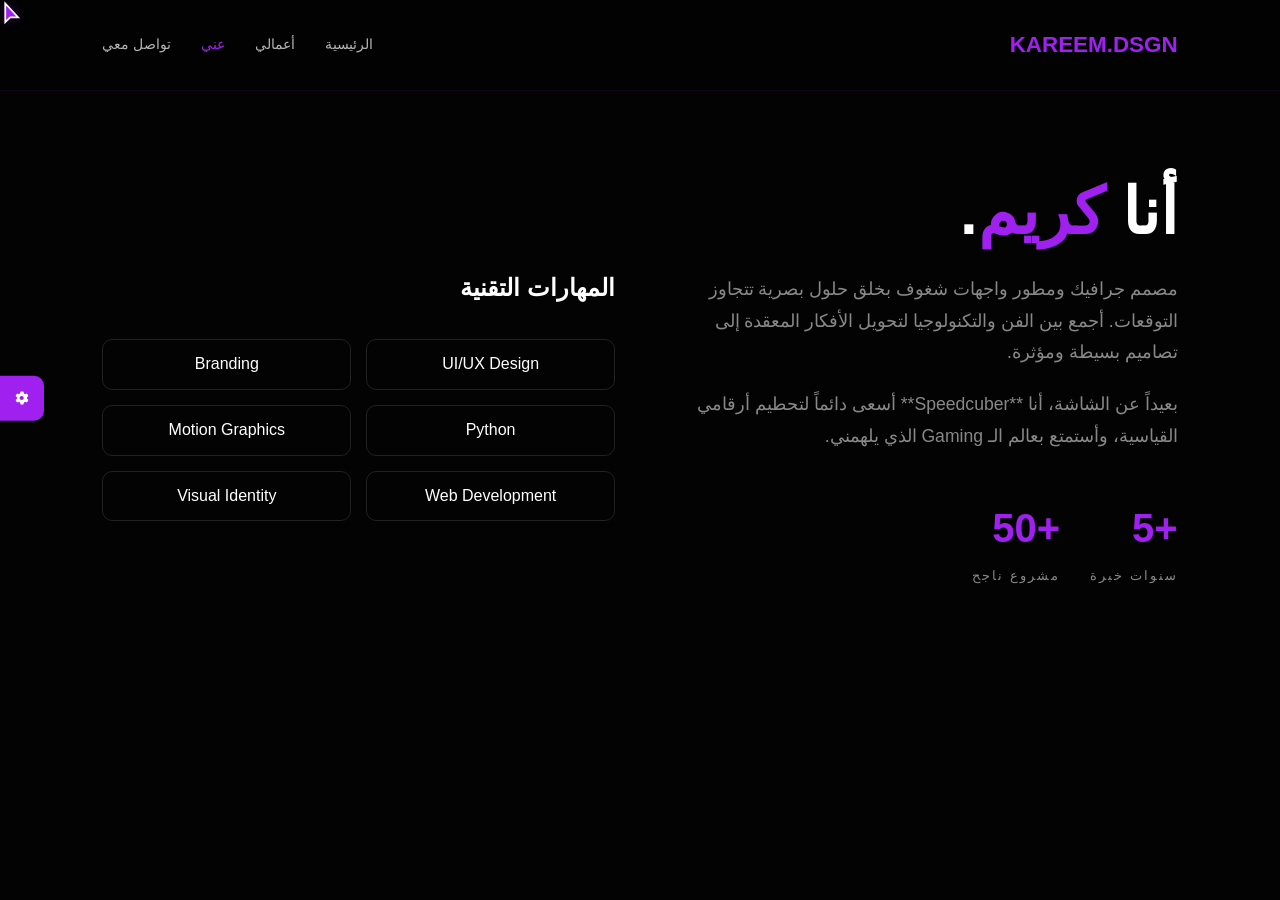
==== about.html @ 04e23a7b "Update about.html" ====
<!DOCTYPE html>
<html lang="ar" dir="rtl">
<head>
    <meta charset="UTF-8">
    <meta name="viewport" content="width=device-width, initial-scale=1.0">
    <title>Kareem | About Me</title>
    <link href="https://unpkg.com/aos@2.3.1/dist/aos.css" rel="stylesheet">
    <link rel="stylesheet" href="https://cdnjs.cloudflare.com/ajax/libs/font-awesome/6.4.0/css/all.min.css">
    <style>
        :root { 
            --bg: #030303; 
            --primary: #a020f0; 
            --primary-glow: rgba(160, 32, 240, 0.3); 
            --text-main: #ffffff; 
            --text-dim: #888; 
        }
        
        * { margin: 0; padding: 0; box-sizing: border-box; }

        /* إخفاء الماوس الأصلي */
        html, body, a, button, .skill-tag, input { cursor: none !important; }

        body { 
            background-color: var(--bg); 
            color: var(--text-main); 
            font-family: 'Segoe UI', sans-serif; 
            line-height: 1.8;
            overflow-x: hidden;
        }

        /* ستايل الماوس المخصص (السهم) */
        #custom-cursor {
            position: fixed;
            top: 0;
            left: 0;
            width: 28px;
            height: 28px;
            pointer-events: none;
            z-index: 100000;
            filter: drop-shadow(0 0 5px var(--primary-glow));
            transition: transform 0.1s ease-out;
        }

        #cursor-path {
            fill: var(--primary);
            stroke: #ffffff; /* تحديد أبيض عشان يظهر على الأسود */
            stroke-width: 1.5px;
            transition: fill 0.3s ease;
        }

        /* تنسيق الهيدر */
        nav { padding: 25px 8%; display: flex; justify-content: space-between; align-items: center; position: fixed; width: 100%; z-index: 1000; background: rgba(3, 3, 3, 0.8); backdrop-filter: blur(15px); border-bottom: 1px solid rgba(160, 32, 240, 0.1); }
        .logo { font-size: 1.4rem; font-weight: 900; color: var(--primary); text-decoration: none; }
        .nav-links { display: flex; gap: 30px; }
        .nav-links a { color: var(--text-main); text-decoration: none; font-size: 0.9rem; transition: 0.3s; opacity: 0.7; }
        .nav-links a:hover, .nav-links a.active { color: var(--primary); opacity: 1; }

        /* قسم عني */
        .about-section { padding: 180px 8% 100px; display: grid; grid-template-columns: 1fr 1fr; gap: 50px; align-items: center; }
        .about-text h1 { font-size: 4rem; font-weight: 900; line-height: 1; margin-bottom: 30px; }
        .about-text p { font-size: 1.1rem; color: var(--text-dim); margin-bottom: 20px; }
        .stats { display: flex; gap: 30px; margin-top: 40px; }
        .stat-item h3 { font-size: 2.5rem; color: var(--primary); }
        .stat-item p { font-size: 0.8rem; text-transform: uppercase; letter-spacing: 2px; }
        
        .skills-grid { display: grid; grid-template-columns: repeat(2, 1fr); gap: 15px; margin-top: 30px; }
        .skill-tag { padding: 10px 20px; border: 1px solid #222; border-radius: 10px; text-align: center; transition: 0.3s; }
        .skill-tag:hover { border-color: var(--primary); background: var(--primary-glow); }

        /* لوحة التحكم */
        .settings-panel { position: fixed; left: -260px; top: 50%; transform: translateY(-50%); width: 260px; background: #0a0a0a; border: 1px solid var(--primary); padding: 25px; z-index: 10001; transition: 0.4s; border-radius: 0 15px 15px 0; }
        .settings-panel.active { left: 0; }
        #settingsToggle { position: absolute; right: -45px; top: 0; width: 45px; height: 45px; background: var(--primary); border: none; color: white; border-radius: 0 10px 10px 0; }
        
        @media (max-width: 900px) { .about-section { grid-template-columns: 1fr; padding-top: 120px; } }
    </style>
</head>
<body>

    <div id="custom-cursor">
        <svg width="28" height="28" viewBox="0 0 24 24" fill="none" xmlns="http://www.w3.org/2000/svg">
            <path id="cursor-path" d="M4.5 3V19L8.7 14.8H15.5L4.5 3Z" />
        </svg>
    </div>

    <div id="settingsPanel" class="settings-panel">
        <button id="settingsToggle"><i class="fas fa-cog"></i></button>
        <h3 style="color: var(--primary); margin-bottom: 20px;">تخصيص</h3>
        <input type="color" id="fullColorPicker" style="width:100%; height:40px;" oninput="updateSiteColor(this.value)">
    </div>

    <nav>
        <a href="index.html" class="logo">KAREEM.DSGN</a>
        <div class="nav-links">
            <a href="index.html">الرئيسية</a>
            <a href="works.html">أعمالي</a>
            <a href="about.html" class="active">عني</a>
            <a href="contact.html">تواصل معي</a>
        </div>
    </nav>

    <section class="about-section">
        <div class="about-text" data-aos="fade-right">
            <h1>أنا <span style="color: var(--primary);">كريم</span>.</h1>
            <p>مصمم جرافيك ومطور واجهات شغوف بخلق حلول بصرية تتجاوز التوقعات. أجمع بين الفن والتكنولوجيا لتحويل الأفكار المعقدة إلى تصاميم بسيطة ومؤثرة.</p>
            <p>بعيداً عن الشاشة، أنا **Speedcuber** أسعى دائماً لتحطيم أرقامي القياسية، وأستمتع بعالم الـ Gaming الذي يلهمني.</p>
            <div class="stats">
                <div class="stat-item"><h3>+5</h3><p>سنوات خبرة</p></div>
                <div class="stat-item"><h3>+50</h3><p>مشروع ناجح</p></div>
            </div>
        </div>

        <div class="about-skills" data-aos="fade-left">
            <h2 style="margin-bottom: 20px;">المهارات التقنية</h2>
            <div class="skills-grid">
                <div class="skill-tag">UI/UX Design</div>
                <div class="skill-tag">Branding</div>
                <div class="skill-tag">Python</div>
                <div class="skill-tag">Motion Graphics</div>
                <div class="skill-tag">Web Development</div>
                <div class="skill-tag">Visual Identity</div>
            </div>
        </div>
    </section>

    <script src="https://unpkg.com/aos@2.3.1/dist/aos.js"></script>
    <script>
        AOS.init({ duration: 1000 });

        const cursor = document.getElementById('custom-cursor');

        // دالة تحديث اللون
        function updateSiteColor(color) {
            document.documentElement.style.setProperty('--primary', color);
            document.documentElement.style.setProperty('--primary-glow', color + '4d');
            localStorage.setItem('userThemeColor', color);
        }

        window.addEventListener('DOMContentLoaded', () => {
            const savedColor = localStorage.getItem('userThemeColor');
            if (savedColor) {
                updateSiteColor(savedColor);
                if(document.getElementById('fullColorPicker')) {
                    document.getElementById('fullColorPicker').value = savedColor;
                }
            }
        });

        // تحريك الماوس
        document.addEventListener('mousemove', (e) => {
            cursor.style.transform = `translate(${e.clientX}px, ${e.clientY}px)`;
        });

        document.getElementById('settingsToggle').onclick = () => {
            document.getElementById('settingsPanel').classList.toggle('active');
        };

        // تأثير التكبير عند الوقوف على العناصر
        document.querySelectorAll('a, button, .skill-tag').forEach(el => {
            el.onmouseenter = () => { cursor.style.transform += ' scale(1.5)'; };
            el.onmouseleave = () => { cursor.style.transform = cursor.style.transform.replace(' scale(1.5)', ''); };
        });
    </script>
</body>
</html>
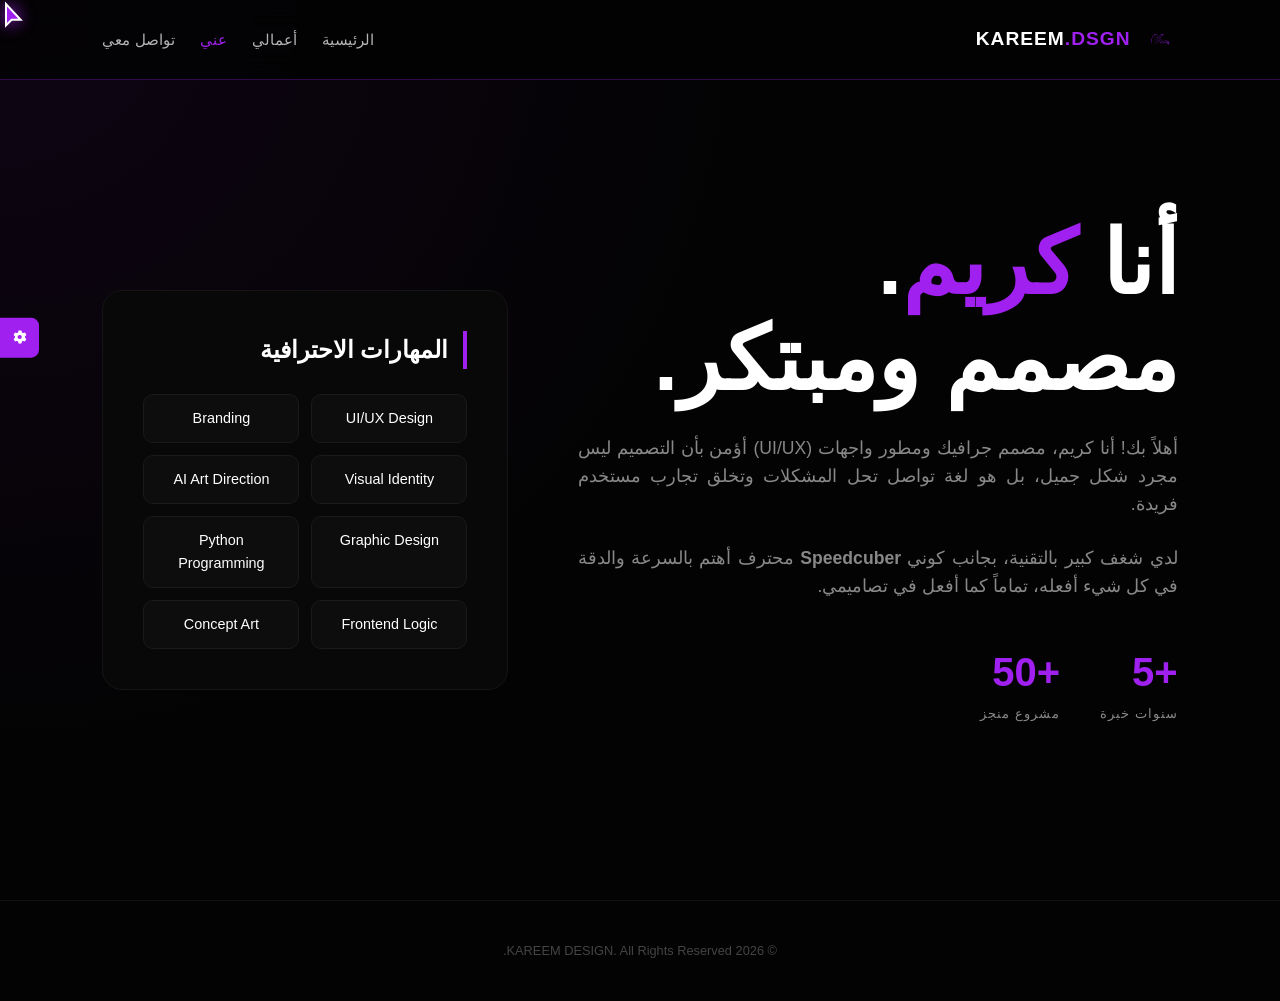
==== commit f93c030e: "Update about.html" ====
--- a/about.html
+++ b/about.html
@@ -4,162 +4,275 @@
     <meta charset="UTF-8">
     <meta name="viewport" content="width=device-width, initial-scale=1.0">
     <title>Kareem | About Me</title>
+    
+    <link rel="icon" type="image/png" href="LAST/logo"> 
+
     <link href="https://unpkg.com/aos@2.3.1/dist/aos.css" rel="stylesheet">
     <link rel="stylesheet" href="https://cdnjs.cloudflare.com/ajax/libs/font-awesome/6.4.0/css/all.min.css">
+
     <style>
-        :root { 
-            --bg: #030303; 
-            --primary: #a020f0; 
-            --primary-glow: rgba(160, 32, 240, 0.3); 
-            --text-main: #ffffff; 
-            --text-dim: #888; 
-        }
+        :root {
+            --bg: #030303;
+            --primary: #a020f0;
+            --primary-glow: rgba(160, 32, 240, 0.3);
+            --text-main: #ffffff;
+            --text-dim: #888;
+            --nav-height: 80px;
+        }
+
+        * { margin: 0; padding: 0; box-sizing: border-box; }
         
-        * { margin: 0; padding: 0; box-sizing: border-box; }
-
-        /* إخفاء الماوس الأصلي */
-        html, body, a, button, .skill-tag, input { cursor: none !important; }
-
-        body { 
-            background-color: var(--bg); 
-            color: var(--text-main); 
-            font-family: 'Segoe UI', sans-serif; 
-            line-height: 1.8;
+        @media (min-width: 1025px) {
+            html.custom-cursor-active, html.custom-cursor-active * { cursor: none !important; }
+        }
+
+        body {
+            background-color: var(--bg);
+            color: var(--text-main);
+            font-family: 'Segoe UI', Tahoma, sans-serif;
+            line-height: 1.6;
             overflow-x: hidden;
         }
 
-        /* ستايل الماوس المخصص (السهم) */
-        #custom-cursor {
+        /* --- نظام الماوس المتطور --- */
+        #cursor-container {
             position: fixed;
-            top: 0;
-            left: 0;
-            width: 28px;
-            height: 28px;
+            top: 0; left: 0;
             pointer-events: none;
             z-index: 100000;
-            filter: drop-shadow(0 0 5px var(--primary-glow));
-            transition: transform 0.1s ease-out;
-        }
-
-        #cursor-path {
-            fill: var(--primary);
-            stroke: #ffffff; /* تحديد أبيض عشان يظهر على الأسود */
-            stroke-width: 1.5px;
-            transition: fill 0.3s ease;
-        }
-
-        /* تنسيق الهيدر */
-        nav { padding: 25px 8%; display: flex; justify-content: space-between; align-items: center; position: fixed; width: 100%; z-index: 1000; background: rgba(3, 3, 3, 0.8); backdrop-filter: blur(15px); border-bottom: 1px solid rgba(160, 32, 240, 0.1); }
-        .logo { font-size: 1.4rem; font-weight: 900; color: var(--primary); text-decoration: none; }
-        .nav-links { display: flex; gap: 30px; }
-        .nav-links a { color: var(--text-main); text-decoration: none; font-size: 0.9rem; transition: 0.3s; opacity: 0.7; }
+            transition: transform 0.08s ease-out;
+            display: none;
+        }
+        .cursor-lens {
+            width: 55px; height: 55px;
+            border: 2px solid #fff;
+            border-radius: 50%;
+            mix-blend-mode: difference;
+            background: rgba(255, 255, 255, 0.1);
+        }
+        .cursor-arrow { width: 32px; height: 32px; filter: drop-shadow(0 0 8px var(--primary)); }
+        #cursor-path { fill: var(--primary); stroke: #fff; stroke-width: 1.5px; }
+
+        /* --- الهيدر --- */
+        nav {
+            height: var(--nav-height);
+            padding: 0 8%;
+            display: flex;
+            justify-content: space-between;
+            align-items: center;
+            position: fixed;
+            width: 100%;
+            z-index: 1000;
+            background: rgba(3, 3, 3, 0.85);
+            backdrop-filter: blur(15px);
+            border-bottom: 1px solid rgba(160, 32, 240, 0.3);
+        }
+
+        .logo-container { display: flex; align-items: center; gap: 12px; text-decoration: none; }
+        .logo-img-mask {
+            width: 35px; height: 35px; background-color: var(--primary);
+            -webkit-mask: url('LAST/logo') no-repeat center/contain;
+            mask: url('LAST/logo') no-repeat center/contain;
+        }
+        .logo-text { font-size: 1.2rem; font-weight: 900; color: #fff; letter-spacing: 1px; }
+
+        .nav-links { display: flex; gap: 25px; list-style: none; }
+        .nav-links a { color: var(--text-main); text-decoration: none; font-size: 0.95rem; font-weight: 500; transition: 0.3s; opacity: 0.7; }
         .nav-links a:hover, .nav-links a.active { color: var(--primary); opacity: 1; }
 
-        /* قسم عني */
-        .about-section { padding: 180px 8% 100px; display: grid; grid-template-columns: 1fr 1fr; gap: 50px; align-items: center; }
-        .about-text h1 { font-size: 4rem; font-weight: 900; line-height: 1; margin-bottom: 30px; }
-        .about-text p { font-size: 1.1rem; color: var(--text-dim); margin-bottom: 20px; }
-        .stats { display: flex; gap: 30px; margin-top: 40px; }
-        .stat-item h3 { font-size: 2.5rem; color: var(--primary); }
-        .stat-item p { font-size: 0.8rem; text-transform: uppercase; letter-spacing: 2px; }
+        .menu-toggle { display: none; font-size: 1.5rem; color: var(--primary); cursor: pointer; }
+
+        /* --- قسم عني --- */
+        .about-hero {
+            min-height: 100vh;
+            padding: calc(var(--nav-height) + 60px) 8% 60px;
+            display: grid;
+            grid-template-columns: 1.2fr 0.8fr;
+            gap: 60px;
+            align-items: center;
+            background: radial-gradient(circle at 0% 0%, #0f0514 0%, #030303 50%);
+        }
+
+        .about-content h1 { font-size: clamp(3rem, 8vw, 5.5rem); font-weight: 900; line-height: 1.1; margin-bottom: 25px; }
+        .about-content p { font-size: 1.1rem; color: var(--text-dim); margin-bottom: 25px; max-width: 600px; text-align: justify; }
         
-        .skills-grid { display: grid; grid-template-columns: repeat(2, 1fr); gap: 15px; margin-top: 30px; }
-        .skill-tag { padding: 10px 20px; border: 1px solid #222; border-radius: 10px; text-align: center; transition: 0.3s; }
-        .skill-tag:hover { border-color: var(--primary); background: var(--primary-glow); }
-
-        /* لوحة التحكم */
-        .settings-panel { position: fixed; left: -260px; top: 50%; transform: translateY(-50%); width: 260px; background: #0a0a0a; border: 1px solid var(--primary); padding: 25px; z-index: 10001; transition: 0.4s; border-radius: 0 15px 15px 0; }
+        .stats-grid { display: flex; gap: 40px; margin: 40px 0; }
+        .stat-box h3 { font-size: 2.5rem; color: var(--primary); font-weight: 900; }
+        .stat-box p { font-size: 0.8rem; letter-spacing: 1px; color: var(--text-dim); text-transform: uppercase; margin: 0; }
+
+        /* --- المهارات --- */
+        .skills-container { background: #080808; padding: 40px; border-radius: 20px; border: 1px solid #151515; }
+        .skills-container h2 { margin-bottom: 25px; font-size: 1.5rem; border-right: 4px solid var(--primary); padding-right: 15px; }
+        .skills-grid { display: grid; grid-template-columns: repeat(2, 1fr); gap: 12px; }
+        .skill-item {
+            padding: 12px;
+            background: #0d0d0d;
+            border: 1px solid #1a1a1a;
+            border-radius: 10px;
+            text-align: center;
+            font-size: 0.9rem;
+            transition: 0.3s;
+        }
+        .skill-item:hover { border-color: var(--primary); background: var(--primary-glow); transform: scale(1.05); }
+
+        /* --- الإعدادات --- */
+        .settings-panel {
+            position: fixed; left: -260px; top: 50%; transform: translateY(-50%);
+            width: 260px; background: #0a0a0a; border: 1px solid var(--primary);
+            padding: 20px; z-index: 10001; transition: 0.4s; border-radius: 0 15px 15px 0;
+        }
         .settings-panel.active { left: 0; }
-        #settingsToggle { position: absolute; right: -45px; top: 0; width: 45px; height: 45px; background: var(--primary); border: none; color: white; border-radius: 0 10px 10px 0; }
-        
-        @media (max-width: 900px) { .about-section { grid-template-columns: 1fr; padding-top: 120px; } }
+        #settingsToggle {
+            position: absolute; right: -40px; top: 0; width: 40px; height: 40px;
+            background: var(--primary); border: none; color: white; border-radius: 0 8px 8px 0;
+        }
+
+        /* --- شاشات الموبايل --- */
+        @media (max-width: 1024px) {
+            .menu-toggle { display: block; }
+            .nav-links {
+                position: fixed; top: var(--nav-height); right: -100%; width: 80%; height: 100vh;
+                background: #050505; flex-direction: column; padding: 50px 30px; transition: 0.4s;
+                border-left: 1px solid var(--primary);
+            }
+            .nav-links.active { right: 0; }
+            .nav-links a { font-size: 1.3rem; }
+            
+            .about-hero { grid-template-columns: 1fr; text-align: center; padding-top: 120px; }
+            .about-content p { margin-left: auto; margin-right: auto; }
+            .stats-grid { justify-content: center; }
+            .skills-container { margin-top: 20px; }
+        }
+
+        footer { padding: 40px; text-align: center; color: #444; font-size: 0.8rem; border-top: 1px solid #111; }
     </style>
 </head>
 <body>
 
-    <div id="custom-cursor">
-        <svg width="28" height="28" viewBox="0 0 24 24" fill="none" xmlns="http://www.w3.org/2000/svg">
-            <path id="cursor-path" d="M4.5 3V19L8.7 14.8H15.5L4.5 3Z" />
-        </svg>
-    </div>
+    <div id="cursor-container"></div>
 
     <div id="settingsPanel" class="settings-panel">
         <button id="settingsToggle"><i class="fas fa-cog"></i></button>
-        <h3 style="color: var(--primary); margin-bottom: 20px;">تخصيص</h3>
-        <input type="color" id="fullColorPicker" style="width:100%; height:40px;" oninput="updateSiteColor(this.value)">
+        <h4 style="color: var(--primary); margin-bottom: 15px;">تخصيص الواجهة</h4>
+        <label style="font-size: 0.75rem; color: var(--text-dim);">لون الثيم:</label>
+        <input type="color" id="fullColorPicker" style="width:100%; height:30px; margin-bottom: 20px; border:none; background:none;" oninput="updateSiteColor(this.value)">
+        <div id="desktop-only-settings">
+            <label style="font-size: 0.75rem; color: var(--text-dim);">شكل المؤشر:</label>
+            <div onclick="setCursor('arrow')" style="cursor:pointer; padding:8px; background:#151515; margin-top:5px; border-radius:5px; font-size:0.8rem;">سهم نيون</div>
+            <div onclick="setCursor('lens')" style="cursor:pointer; padding:8px; background:#151515; margin-top:5px; border-radius:5px; font-size:0.8rem;">عدسة عاكسة</div>
+        </div>
     </div>
 
     <nav>
-        <a href="index.html" class="logo">KAREEM.DSGN</a>
-        <div class="nav-links">
-            <a href="index.html">الرئيسية</a>
-            <a href="works.html">أعمالي</a>
-            <a href="about.html" class="active">عني</a>
-            <a href="contact.html">تواصل معي</a>
-        </div>
+        <a href="index.html" class="logo-container">
+            <div class="logo-img-mask"></div>
+            <span class="logo-text">KAREEM<span style="color: var(--primary);">.DSGN</span></span>
+        </a>
+        
+        <div class="menu-toggle" id="mobile-menu-btn"><i class="fas fa-bars"></i></div>
+
+        <ul class="nav-links" id="nav-menu">
+            <li><a href="index.html">الرئيسية</a></li>
+            <li><a href="works.html">أعمالي</a></li>
+            <li><a href="about.html" class="active">عني</a></li>
+            <li><a href="contact.html">تواصل معي</a></li>
+        </ul>
     </nav>
 
-    <section class="about-section">
-        <div class="about-text" data-aos="fade-right">
-            <h1>أنا <span style="color: var(--primary);">كريم</span>.</h1>
-            <p>مصمم جرافيك ومطور واجهات شغوف بخلق حلول بصرية تتجاوز التوقعات. أجمع بين الفن والتكنولوجيا لتحويل الأفكار المعقدة إلى تصاميم بسيطة ومؤثرة.</p>
-            <p>بعيداً عن الشاشة، أنا **Speedcuber** أسعى دائماً لتحطيم أرقامي القياسية، وأستمتع بعالم الـ Gaming الذي يلهمني.</p>
-            <div class="stats">
-                <div class="stat-item"><h3>+5</h3><p>سنوات خبرة</p></div>
-                <div class="stat-item"><h3>+50</h3><p>مشروع ناجح</p></div>
+    <section class="about-hero">
+        <div class="about-content" data-aos="fade-up">
+            <h1>أنا <span style="color: var(--primary);">كريم</span>. <br> مصمم ومبتكر.</h1>
+            <p>أهلاً بك! أنا كريم، مصمم جرافيك ومطور واجهات (UI/UX) أؤمن بأن التصميم ليس مجرد شكل جميل، بل هو لغة تواصل تحل المشكلات وتخلق تجارب مستخدم فريدة.</p>
+            <p>لدي شغف كبير بالتقنية، بجانب كوني <b>Speedcuber</b> محترف أهتم بالسرعة والدقة في كل شيء أفعله، تماماً كما أفعل في تصاميمي.</p>
+            
+            <div class="stats-grid">
+                <div class="stat-box"><h3>+5</h3><p>سنوات خبرة</p></div>
+                <div class="stat-box"><h3>+50</h3><p>مشروع منجز</p></div>
             </div>
         </div>
 
-        <div class="about-skills" data-aos="fade-left">
-            <h2 style="margin-bottom: 20px;">المهارات التقنية</h2>
+        <div class="skills-container" data-aos="fade-up" data-aos-delay="200">
+            <h2>المهارات الاحترافية</h2>
             <div class="skills-grid">
-                <div class="skill-tag">UI/UX Design</div>
-                <div class="skill-tag">Branding</div>
-                <div class="skill-tag">Python</div>
-                <div class="skill-tag">Motion Graphics</div>
-                <div class="skill-tag">Web Development</div>
-                <div class="skill-tag">Visual Identity</div>
+                <div class="skill-item">UI/UX Design</div>
+                <div class="skill-item">Branding</div>
+                <div class="skill-item">Visual Identity</div>
+                <div class="skill-item">AI Art Direction</div>
+                <div class="skill-item">Graphic Design</div>
+                <div class="skill-item">Python Programming</div>
+                <div class="skill-item">Frontend Logic</div>
+                <div class="skill-item">Concept Art</div>
             </div>
         </div>
     </section>
 
+    <footer><p>© 2026 KAREEM DESIGN. All Rights Reserved.</p></footer>
+
     <script src="https://unpkg.com/aos@2.3.1/dist/aos.js"></script>
     <script>
-        AOS.init({ duration: 1000 });
-
-        const cursor = document.getElementById('custom-cursor');
-
-        // دالة تحديث اللون
+        AOS.init({ duration: 800, once: true });
+
+        const cursorContainer = document.getElementById('cursor-container');
+        const isMobile = window.matchMedia("(max-width: 1024px)").matches;
+
+        // منيو الموبايل
+        document.getElementById('mobile-menu-btn').onclick = function() {
+            document.getElementById('nav-menu').classList.toggle('active');
+            this.querySelector('i').classList.toggle('fa-bars');
+            this.querySelector('i').classList.toggle('fa-times');
+        };
+
+        // الألوان
         function updateSiteColor(color) {
             document.documentElement.style.setProperty('--primary', color);
             document.documentElement.style.setProperty('--primary-glow', color + '4d');
             localStorage.setItem('userThemeColor', color);
         }
 
+        // الماوس
+        let currentCursorMode = localStorage.getItem('cursorMode') || 'arrow';
+
+        function setCursor(mode) {
+            if (isMobile) return;
+            currentCursorMode = mode;
+            localStorage.setItem('cursorMode', mode);
+            
+            if (mode === 'default') {
+                document.documentElement.classList.remove('custom-cursor-active');
+                cursorContainer.style.display = 'none';
+            } else {
+                document.documentElement.classList.add('custom-cursor-active');
+                cursorContainer.style.display = 'block';
+                renderCursor(mode);
+            }
+        }
+
+        function renderCursor(mode) {
+            if (mode === 'lens') {
+                cursorContainer.innerHTML = '<div class="cursor-lens"></div>';
+            } else {
+                cursorContainer.innerHTML = `<svg class="cursor-arrow" viewBox="0 0 24 24"><path id="cursor-path" d="M4.5 3V19L8.7 14.8H15.5L4.5 3Z" /></svg>`;
+            }
+        }
+
+        if (!isMobile) {
+            document.addEventListener('mousemove', (e) => {
+                if (currentCursorMode !== 'default') {
+                    cursorContainer.style.transform = `translate(${e.clientX}px, ${e.clientY}px)`;
+                }
+            });
+        }
+
         window.addEventListener('DOMContentLoaded', () => {
             const savedColor = localStorage.getItem('userThemeColor');
             if (savedColor) {
                 updateSiteColor(savedColor);
-                if(document.getElementById('fullColorPicker')) {
-                    document.getElementById('fullColorPicker').value = savedColor;
-                }
-            }
+                if(document.getElementById('fullColorPicker')) document.getElementById('fullColorPicker').value = savedColor;
+            }
+            setCursor(currentCursorMode);
         });
 
-        // تحريك الماوس
-        document.addEventListener('mousemove', (e) => {
-            cursor.style.transform = `translate(${e.clientX}px, ${e.clientY}px)`;
-        });
-
-        document.getElementById('settingsToggle').onclick = () => {
-            document.getElementById('settingsPanel').classList.toggle('active');
-        };
-
-        // تأثير التكبير عند الوقوف على العناصر
-        document.querySelectorAll('a, button, .skill-tag').forEach(el => {
-            el.onmouseenter = () => { cursor.style.transform += ' scale(1.5)'; };
-            el.onmouseleave = () => { cursor.style.transform = cursor.style.transform.replace(' scale(1.5)', ''); };
-        });
+        document.getElementById('settingsToggle').onclick = () => document.getElementById('settingsPanel').classList.toggle('active');
     </script>
 </body>
 </html>
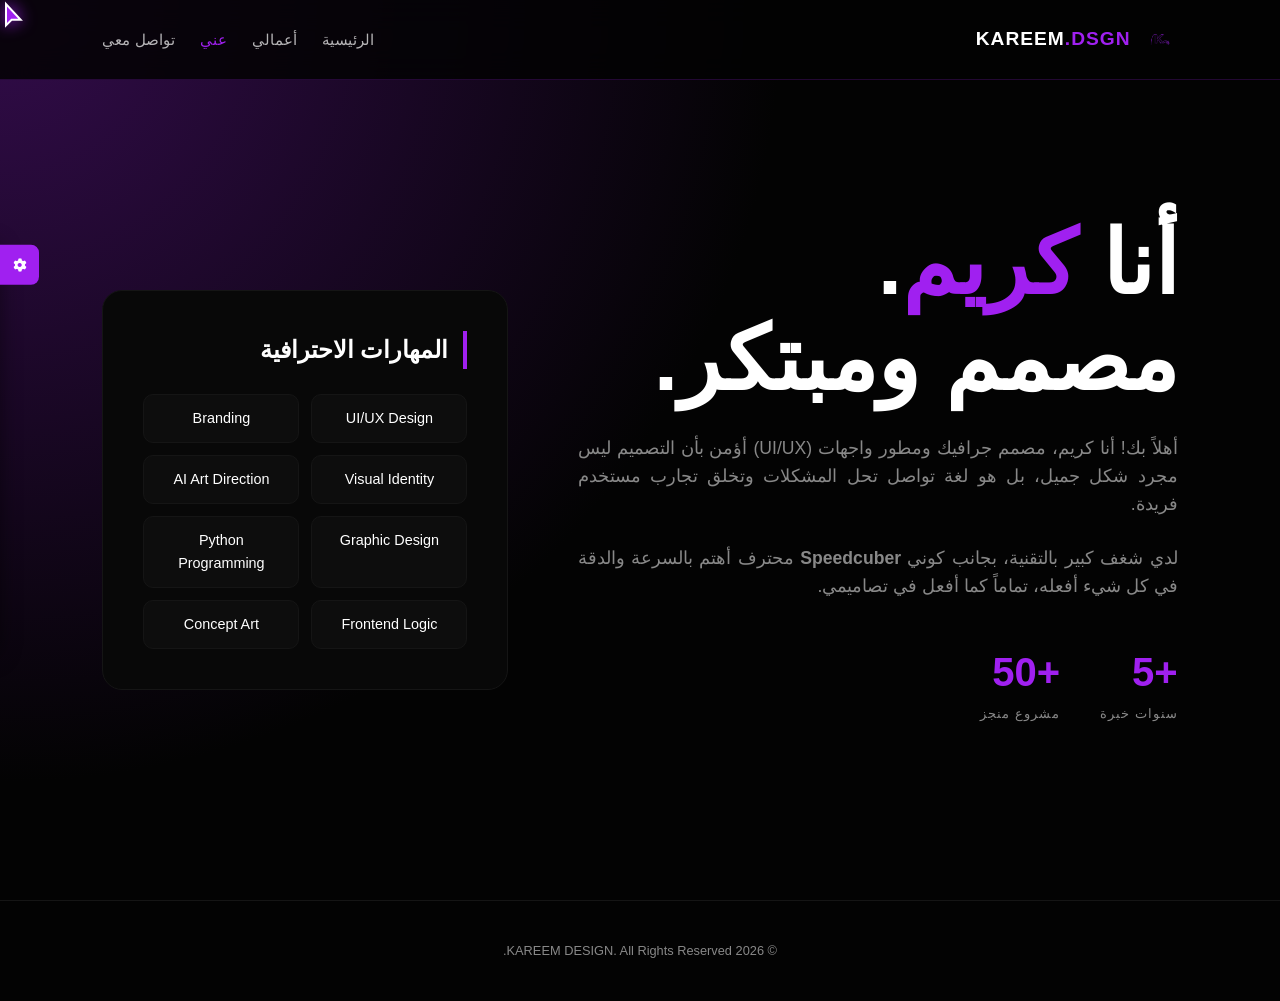
==== commit 8382e941: "Update about.html" ====
--- a/about.html
+++ b/about.html
@@ -11,16 +11,32 @@
     <link rel="stylesheet" href="https://cdnjs.cloudflare.com/ajax/libs/font-awesome/6.4.0/css/all.min.css">
 
     <style>
+        /* المتغيرات الأساسية */
         :root {
             --bg: #030303;
             --primary: #a020f0;
             --primary-glow: rgba(160, 32, 240, 0.3);
             --text-main: #ffffff;
             --text-dim: #888;
+            --nav-bg: rgba(3, 3, 3, 0.85);
             --nav-height: 80px;
-        }
-
-        * { margin: 0; padding: 0; box-sizing: border-box; }
+            --card-bg: #080808;
+            --item-bg: #0d0d0d;
+            --border-color: #151515;
+        }
+
+        /* متغيرات الوضع الفاتح */
+        [data-theme="light"] {
+            --bg: #f5f5f5;
+            --text-main: #1a1a1a;
+            --text-dim: #555;
+            --nav-bg: rgba(245, 245, 245, 0.85);
+            --card-bg: #ffffff;
+            --item-bg: #eeeeee;
+            --border-color: #dddddd;
+        }
+
+        * { margin: 0; padding: 0; box-sizing: border-box; transition: background-color 0.3s, color 0.3s; }
         
         @media (min-width: 1025px) {
             html.custom-cursor-active, html.custom-cursor-active * { cursor: none !important; }
@@ -34,7 +50,7 @@
             overflow-x: hidden;
         }
 
-        /* --- نظام الماوس المتطور --- */
+        /* --- نظام الماوس --- */
         #cursor-container {
             position: fixed;
             top: 0; left: 0;
@@ -45,7 +61,7 @@
         }
         .cursor-lens {
             width: 55px; height: 55px;
-            border: 2px solid #fff;
+            border: 2px solid var(--text-main);
             border-radius: 50%;
             mix-blend-mode: difference;
             background: rgba(255, 255, 255, 0.1);
@@ -63,9 +79,9 @@
             position: fixed;
             width: 100%;
             z-index: 1000;
-            background: rgba(3, 3, 3, 0.85);
+            background: var(--nav-bg);
             backdrop-filter: blur(15px);
-            border-bottom: 1px solid rgba(160, 32, 240, 0.3);
+            border-bottom: 1px solid rgba(160, 32, 240, 0.2);
         }
 
         .logo-container { display: flex; align-items: center; gap: 12px; text-decoration: none; }
@@ -74,7 +90,7 @@
             -webkit-mask: url('LAST/logo') no-repeat center/contain;
             mask: url('LAST/logo') no-repeat center/contain;
         }
-        .logo-text { font-size: 1.2rem; font-weight: 900; color: #fff; letter-spacing: 1px; }
+        .logo-text { font-size: 1.2rem; font-weight: 900; color: var(--text-main); letter-spacing: 1px; }
 
         .nav-links { display: flex; gap: 25px; list-style: none; }
         .nav-links a { color: var(--text-main); text-decoration: none; font-size: 0.95rem; font-weight: 500; transition: 0.3s; opacity: 0.7; }
@@ -90,7 +106,7 @@
             grid-template-columns: 1.2fr 0.8fr;
             gap: 60px;
             align-items: center;
-            background: radial-gradient(circle at 0% 0%, #0f0514 0%, #030303 50%);
+            background: radial-gradient(circle at 0% 0%, var(--primary-glow) 0%, var(--bg) 50%);
         }
 
         .about-content h1 { font-size: clamp(3rem, 8vw, 5.5rem); font-weight: 900; line-height: 1.1; margin-bottom: 25px; }
@@ -101,13 +117,13 @@
         .stat-box p { font-size: 0.8rem; letter-spacing: 1px; color: var(--text-dim); text-transform: uppercase; margin: 0; }
 
         /* --- المهارات --- */
-        .skills-container { background: #080808; padding: 40px; border-radius: 20px; border: 1px solid #151515; }
+        .skills-container { background: var(--card-bg); padding: 40px; border-radius: 20px; border: 1px solid var(--border-color); }
         .skills-container h2 { margin-bottom: 25px; font-size: 1.5rem; border-right: 4px solid var(--primary); padding-right: 15px; }
         .skills-grid { display: grid; grid-template-columns: repeat(2, 1fr); gap: 12px; }
         .skill-item {
             padding: 12px;
-            background: #0d0d0d;
-            border: 1px solid #1a1a1a;
+            background: var(--item-bg);
+            border: 1px solid var(--border-color);
             border-radius: 10px;
             text-align: center;
             font-size: 0.9rem;
@@ -115,36 +131,41 @@
         }
         .skill-item:hover { border-color: var(--primary); background: var(--primary-glow); transform: scale(1.05); }
 
-        /* --- الإعدادات --- */
+        /* --- لوحة الإعدادات المدمجة --- */
         .settings-panel {
             position: fixed; left: -260px; top: 50%; transform: translateY(-50%);
-            width: 260px; background: #0a0a0a; border: 1px solid var(--primary);
+            width: 260px; background: var(--card-bg); border: 1px solid var(--primary);
             padding: 20px; z-index: 10001; transition: 0.4s; border-radius: 0 15px 15px 0;
+            box-shadow: 0 0 20px rgba(0,0,0,0.5);
         }
         .settings-panel.active { left: 0; }
         #settingsToggle {
             position: absolute; right: -40px; top: 0; width: 40px; height: 40px;
             background: var(--primary); border: none; color: white; border-radius: 0 8px 8px 0;
-        }
-
-        /* --- شاشات الموبايل --- */
+            cursor: pointer;
+        }
+        .setting-row { margin-bottom: 15px; }
+        .setting-btn {
+            width: 100%; padding: 8px; background: rgba(160,32,240,0.1); 
+            border: 1px solid var(--primary); color: var(--text-main);
+            border-radius: 5px; cursor: pointer; font-size: 0.8rem;
+            display: flex; justify-content: space-between; align-items: center;
+        }
+
         @media (max-width: 1024px) {
             .menu-toggle { display: block; }
             .nav-links {
                 position: fixed; top: var(--nav-height); right: -100%; width: 80%; height: 100vh;
-                background: #050505; flex-direction: column; padding: 50px 30px; transition: 0.4s;
+                background: var(--bg); flex-direction: column; padding: 50px 30px; transition: 0.4s;
                 border-left: 1px solid var(--primary);
             }
             .nav-links.active { right: 0; }
-            .nav-links a { font-size: 1.3rem; }
-            
             .about-hero { grid-template-columns: 1fr; text-align: center; padding-top: 120px; }
             .about-content p { margin-left: auto; margin-right: auto; }
             .stats-grid { justify-content: center; }
-            .skills-container { margin-top: 20px; }
-        }
-
-        footer { padding: 40px; text-align: center; color: #444; font-size: 0.8rem; border-top: 1px solid #111; }
+        }
+
+        footer { padding: 40px; text-align: center; color: var(--text-dim); font-size: 0.8rem; border-top: 1px solid var(--border-color); }
     </style>
 </head>
 <body>
@@ -154,12 +175,32 @@
     <div id="settingsPanel" class="settings-panel">
         <button id="settingsToggle"><i class="fas fa-cog"></i></button>
         <h4 style="color: var(--primary); margin-bottom: 15px;">تخصيص الواجهة</h4>
-        <label style="font-size: 0.75rem; color: var(--text-dim);">لون الثيم:</label>
-        <input type="color" id="fullColorPicker" style="width:100%; height:30px; margin-bottom: 20px; border:none; background:none;" oninput="updateSiteColor(this.value)">
+        
+        <div class="setting-row">
+            <label style="font-size: 0.75rem; color: var(--text-dim);">النمط العام:</label>
+            <button class="setting-btn" onclick="toggleTheme()">
+                <span id="theme-text">الوضع الداكن</span>
+                <i id="theme-icon" class="fas fa-moon"></i>
+            </button>
+        </div>
+
+        <div class="setting-row">
+            <label style="font-size: 0.75rem; color: var(--text-dim);">وضع التركيز:</label>
+            <button class="setting-btn" onclick="toggleFocusMode()">
+                <span>تشغيل الوضع</span>
+                <i class="fas fa-eye-slash"></i>
+            </button>
+        </div>
+
+        <div class="setting-row">
+            <label style="font-size: 0.75rem; color: var(--text-dim);">لون الثيم:</label>
+            <input type="color" id="fullColorPicker" style="width:100%; height:30px; border:none; background:none; cursor:pointer;" oninput="updateSiteColor(this.value)">
+        </div>
+
         <div id="desktop-only-settings">
-            <label style="font-size: 0.75rem; color: var(--text-dim);">شكل المؤشر:</label>
-            <div onclick="setCursor('arrow')" style="cursor:pointer; padding:8px; background:#151515; margin-top:5px; border-radius:5px; font-size:0.8rem;">سهم نيون</div>
-            <div onclick="setCursor('lens')" style="cursor:pointer; padding:8px; background:#151515; margin-top:5px; border-radius:5px; font-size:0.8rem;">عدسة عاكسة</div>
+            <label style="font-size: 0.75rem; color: var(--text-dim);">شكل الماوس:</label>
+            <div onclick="setCursor('arrow')" style="cursor:pointer; padding:8px; background:rgba(160,32,240,0.05); margin-top:5px; border-radius:5px; font-size:0.8rem;">سهم نيون</div>
+            <div onclick="setCursor('lens')" style="cursor:pointer; padding:8px; background:rgba(160,32,240,0.05); margin-top:5px; border-radius:5px; font-size:0.8rem;">عدسة عاكسة</div>
         </div>
     </div>
 
@@ -213,38 +254,62 @@
         AOS.init({ duration: 800, once: true });
 
         const cursorContainer = document.getElementById('cursor-container');
+        const navMenu = document.getElementById('nav-menu');
+        const mobileMenuBtn = document.getElementById('mobile-menu-btn');
         const isMobile = window.matchMedia("(max-width: 1024px)").matches;
 
         // منيو الموبايل
-        document.getElementById('mobile-menu-btn').onclick = function() {
-            document.getElementById('nav-menu').classList.toggle('active');
-            this.querySelector('i').classList.toggle('fa-bars');
-            this.querySelector('i').classList.toggle('fa-times');
+        mobileMenuBtn.onclick = () => {
+            navMenu.classList.toggle('active');
+            mobileMenuBtn.querySelector('i').classList.toggle('fa-bars');
+            mobileMenuBtn.querySelector('i').classList.toggle('fa-times');
         };
 
-        // الألوان
+        // تبديل الثيم (Dark/Light)
+        function toggleTheme() {
+            const html = document.documentElement;
+            const currentTheme = html.getAttribute('data-theme');
+            const targetTheme = currentTheme === 'light' ? 'dark' : 'light';
+            
+            html.setAttribute('data-theme', targetTheme);
+            localStorage.setItem('theme', targetTheme);
+            updateThemeUI(targetTheme);
+        }
+
+        function updateThemeUI(theme) {
+            const text = document.getElementById('theme-text');
+            const icon = document.getElementById('theme-icon');
+            if (theme === 'light') {
+                text.innerText = "الوضع الفاتح";
+                icon.className = "fas fa-sun";
+            } else {
+                text.innerText = "الوضع الداكن";
+                icon.className = "fas fa-moon";
+            }
+        }
+
+        // وضع التركيز
+        function toggleFocusMode() {
+            alert("! هذا الوضع مخصص لصفحة المعرض لتركيز الانتباه على التصاميم");
+        }
+
+        // تحديث الألوان
         function updateSiteColor(color) {
             document.documentElement.style.setProperty('--primary', color);
             document.documentElement.style.setProperty('--primary-glow', color + '4d');
             localStorage.setItem('userThemeColor', color);
         }
 
-        // الماوس
+        // نظام الماوس
         let currentCursorMode = localStorage.getItem('cursorMode') || 'arrow';
 
         function setCursor(mode) {
             if (isMobile) return;
             currentCursorMode = mode;
             localStorage.setItem('cursorMode', mode);
-            
-            if (mode === 'default') {
-                document.documentElement.classList.remove('custom-cursor-active');
-                cursorContainer.style.display = 'none';
-            } else {
-                document.documentElement.classList.add('custom-cursor-active');
-                cursorContainer.style.display = 'block';
-                renderCursor(mode);
-            }
+            document.documentElement.classList.add('custom-cursor-active');
+            cursorContainer.style.display = 'block';
+            renderCursor(mode);
         }
 
         function renderCursor(mode) {
@@ -257,18 +322,22 @@
 
         if (!isMobile) {
             document.addEventListener('mousemove', (e) => {
-                if (currentCursorMode !== 'default') {
-                    cursorContainer.style.transform = `translate(${e.clientX}px, ${e.clientY}px)`;
-                }
+                cursorContainer.style.transform = `translate(${e.clientX}px, ${e.clientY}px)`;
             });
         }
 
+        // تحميل الإعدادات المحفوظة
         window.addEventListener('DOMContentLoaded', () => {
+            const savedTheme = localStorage.getItem('theme') || 'dark';
+            document.documentElement.setAttribute('data-theme', savedTheme);
+            updateThemeUI(savedTheme);
+
             const savedColor = localStorage.getItem('userThemeColor');
             if (savedColor) {
                 updateSiteColor(savedColor);
                 if(document.getElementById('fullColorPicker')) document.getElementById('fullColorPicker').value = savedColor;
             }
+            
             setCursor(currentCursorMode);
         });
 
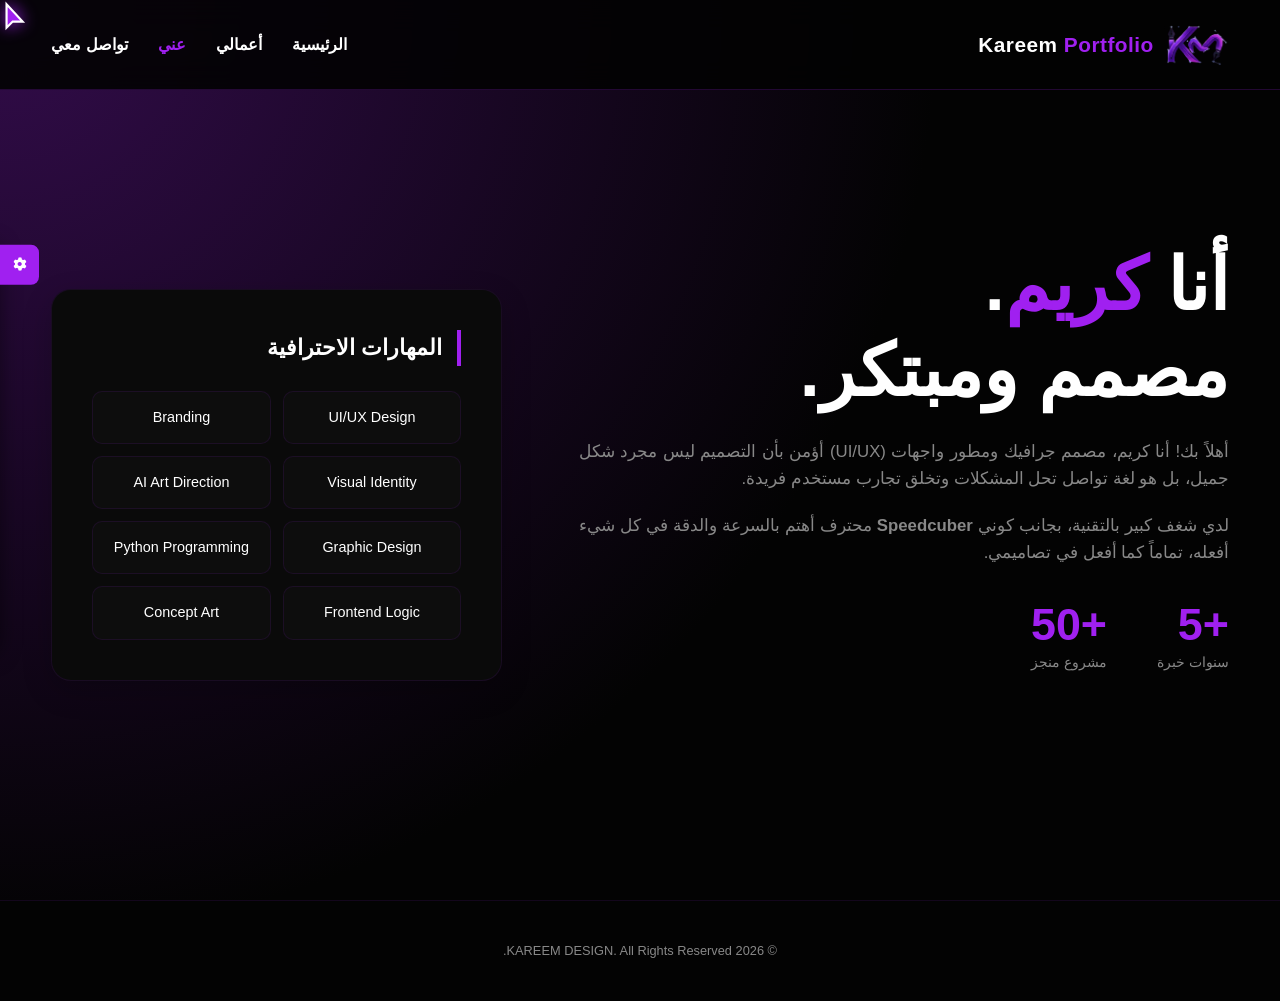
==== commit cc2c5567: "Revise title and enhance icon and style handling Updated the title and improved icon link handling. " ====
--- a/about.html
+++ b/about.html
@@ -3,26 +3,32 @@
 <head>
     <meta charset="UTF-8">
     <meta name="viewport" content="width=device-width, initial-scale=1.0">
-    <title>Kareem | About Me</title>
+    <title>Kareem Portfolio | About Me</title>
     
-    <link rel="icon" type="image/png" href="LAST/logo"> 
+    <!-- إجبار المتصفح على طلب أحجام كبيرة وعالية الدقة من الأيقونة لتبدو واضحة وبأقصى حجم متاح -->
+    <link rel="icon" type="image/png" sizes="192x192" href="./LAST/logo.png?v=2.0">
+    <link rel="icon" type="image/png" sizes="96x96" href="./LAST/logo.png?v=2.0">
+    <link rel="icon" type="image/png" sizes="48x48" href="./LAST/logo.png?v=2.0">
+    <link rel="icon" type="image/png" sizes="32x32" href="./LAST/logo.png?v=2.0">
+    <link rel="shortcut icon" type="image/x-icon" href="./LAST/logo.png?v=2.0">
+    <link rel="apple-touch-icon" sizes="180x180" href="./LAST/logo.png?v=2.0">
 
     <link href="https://unpkg.com/aos@2.3.1/dist/aos.css" rel="stylesheet">
     <link rel="stylesheet" href="https://cdnjs.cloudflare.com/ajax/libs/font-awesome/6.4.0/css/all.min.css">
 
     <style>
-        /* المتغيرات الأساسية */
+        /* المتغيرات الأساسية (الوضع الداكن هو الافتراضي) */
         :root {
             --bg: #030303;
             --primary: #a020f0;
             --primary-glow: rgba(160, 32, 240, 0.3);
             --text-main: #ffffff;
             --text-dim: #888;
-            --nav-bg: rgba(3, 3, 3, 0.85);
-            --nav-height: 80px;
-            --card-bg: #080808;
+            --nav-bg: rgba(3, 3, 3, 0.9);
+            --nav-height: 90px; 
+            --card-bg: #0a0a0a;
             --item-bg: #0d0d0d;
-            --border-color: #151515;
+            --border-color: rgba(160, 32, 240, 0.1);
         }
 
         /* متغيرات الوضع الفاتح */
@@ -30,10 +36,26 @@
             --bg: #f5f5f5;
             --text-main: #1a1a1a;
             --text-dim: #555;
-            --nav-bg: rgba(245, 245, 245, 0.85);
+            --nav-bg: rgba(245, 245, 245, 0.9);
             --card-bg: #ffffff;
             --item-bg: #eeeeee;
             --border-color: #dddddd;
+        }
+
+        /* وضع التركيز (Focus Mode) */
+        body.focus-active .about-content h1,
+        body.focus-active .about-content p,
+        body.focus-active .stats-grid,
+        body.focus-active footer,
+        body.focus-active nav,
+        body.focus-active .settings-panel {
+            opacity: 0.05;
+            filter: blur(8px);
+            pointer-events: none;
+        }
+        body.focus-active .skills-container {
+            border-color: var(--primary);
+            box-shadow: 0 0 40px var(--primary-glow);
         }
 
         * { margin: 0; padding: 0; box-sizing: border-box; transition: background-color 0.3s, color 0.3s; }
@@ -50,7 +72,7 @@
             overflow-x: hidden;
         }
 
-        /* --- نظام الماوس --- */
+        /* --- الماوس الموحد --- */
         #cursor-container {
             position: fixed;
             top: 0; left: 0;
@@ -60,19 +82,18 @@
             display: none;
         }
         .cursor-lens {
-            width: 55px; height: 55px;
+            width: 50px; height: 50px;
             border: 2px solid var(--text-main);
             border-radius: 50%;
             mix-blend-mode: difference;
-            background: rgba(255, 255, 255, 0.1);
-        }
-        .cursor-arrow { width: 32px; height: 32px; filter: drop-shadow(0 0 8px var(--primary)); }
+        }
+        .cursor-arrow { width: 35px; height: 35px; filter: drop-shadow(0 0 8px var(--primary)); }
         #cursor-path { fill: var(--primary); stroke: #fff; stroke-width: 1.5px; }
 
-        /* --- الهيدر --- */
+        /* --- شريط التنقل الموحد --- */
         nav {
             height: var(--nav-height);
-            padding: 0 8%;
+            padding: 0 4%; 
             display: flex;
             justify-content: space-between;
             align-items: center;
@@ -84,54 +105,77 @@
             border-bottom: 1px solid rgba(160, 32, 240, 0.2);
         }
 
-        .logo-container { display: flex; align-items: center; gap: 12px; text-decoration: none; }
-        .logo-img-mask {
-            width: 35px; height: 35px; background-color: var(--primary);
-            -webkit-mask: url('LAST/logo') no-repeat center/contain;
-            mask: url('LAST/logo') no-repeat center/contain;
-        }
-        .logo-text { font-size: 1.2rem; font-weight: 900; color: var(--text-main); letter-spacing: 1px; }
-
-        .nav-links { display: flex; gap: 25px; list-style: none; }
-        .nav-links a { color: var(--text-main); text-decoration: none; font-size: 0.95rem; font-weight: 500; transition: 0.3s; opacity: 0.7; }
-        .nav-links a:hover, .nav-links a.active { color: var(--primary); opacity: 1; }
+        .logo-container { 
+            display: flex; 
+            align-items: center; 
+            gap: 10px; 
+            text-decoration: none;
+        }
+        
+        .logo-img {
+            display: block !important;
+            height: 65px; 
+            width: auto;
+            max-width: 260px; 
+            object-fit: contain;
+        }
+
+        .logo-text { 
+            font-size: 1.3rem; 
+            font-weight: 900; 
+            color: var(--text-main); 
+            letter-spacing: 0.5px;
+            white-space: nowrap; 
+        }
+
+        .nav-links { display: flex; gap: 30px; list-style: none; }
+        .nav-links a { color: var(--text-main); text-decoration: none; font-size: 1rem; font-weight: 600; transition: 0.3s; }
+        .nav-links a:hover, .nav-links a.active { color: var(--primary); }
 
         .menu-toggle { display: none; font-size: 1.5rem; color: var(--primary); cursor: pointer; }
 
         /* --- قسم عني --- */
         .about-hero {
             min-height: 100vh;
-            padding: calc(var(--nav-height) + 60px) 8% 60px;
+            padding: calc(var(--nav-height) + 40px) 4% 60px;
             display: grid;
             grid-template-columns: 1.2fr 0.8fr;
-            gap: 60px;
+            gap: 50px;
             align-items: center;
-            background: radial-gradient(circle at 0% 0%, var(--primary-glow) 0%, var(--bg) 50%);
-        }
-
-        .about-content h1 { font-size: clamp(3rem, 8vw, 5.5rem); font-weight: 900; line-height: 1.1; margin-bottom: 25px; }
-        .about-content p { font-size: 1.1rem; color: var(--text-dim); margin-bottom: 25px; max-width: 600px; text-align: justify; }
+            background: radial-gradient(circle at 0% 0%, var(--primary-glow) 0%, var(--bg) 60%);
+        }
+
+        .about-content h1 { font-size: clamp(2.5rem, 6vw, 4.5rem); font-weight: 900; line-height: 1.2; margin-bottom: 25px; }
+        .about-content p { font-size: 1.05rem; color: var(--text-dim); margin-bottom: 20px; max-width: 650px; text-align: justify; }
         
-        .stats-grid { display: flex; gap: 40px; margin: 40px 0; }
-        .stat-box h3 { font-size: 2.5rem; color: var(--primary); font-weight: 900; }
-        .stat-box p { font-size: 0.8rem; letter-spacing: 1px; color: var(--text-dim); text-transform: uppercase; margin: 0; }
-
-        /* --- المهارات --- */
-        .skills-container { background: var(--card-bg); padding: 40px; border-radius: 20px; border: 1px solid var(--border-color); }
-        .skills-container h2 { margin-bottom: 25px; font-size: 1.5rem; border-right: 4px solid var(--primary); padding-right: 15px; }
+        .stats-grid { display: flex; gap: 50px; margin: 35px 0; }
+        .stat-box h3 { font-size: 2.8rem; color: var(--primary); font-weight: 900; line-height: 1; }
+        .stat-box p { font-size: 0.85rem; color: var(--text-dim); margin-top: 5px; }
+
+        /* --- بطاقة المهارات --- */
+        .skills-container { 
+            background: var(--card-bg); 
+            padding: 40px; 
+            border-radius: 20px; 
+            border: 1px solid var(--border-color);
+            box-shadow: 0 10px 30px rgba(0,0,0,0.2);
+            transition: border-color 0.4s, box-shadow 0.4s;
+        }
+        .skills-container h2 { margin-bottom: 25px; font-size: 1.4rem; border-right: 4px solid var(--primary); padding-right: 15px; }
         .skills-grid { display: grid; grid-template-columns: repeat(2, 1fr); gap: 12px; }
         .skill-item {
-            padding: 12px;
+            padding: 14px;
             background: var(--item-bg);
             border: 1px solid var(--border-color);
             border-radius: 10px;
             text-align: center;
             font-size: 0.9rem;
-            transition: 0.3s;
-        }
-        .skill-item:hover { border-color: var(--primary); background: var(--primary-glow); transform: scale(1.05); }
-
-        /* --- لوحة الإعدادات المدمجة --- */
+            font-weight: 500;
+            transition: 0.3s cubic-bezier(0.4, 0, 0.2, 1);
+        }
+        .skill-item:hover { border-color: var(--primary); background: var(--primary-glow); transform: translateY(-3px); }
+
+        /* --- لوحة التحكم الموحدة --- */
         .settings-panel {
             position: fixed; left: -260px; top: 50%; transform: translateY(-50%);
             width: 260px; background: var(--card-bg); border: 1px solid var(--primary);
@@ -160,9 +204,10 @@
                 border-left: 1px solid var(--primary);
             }
             .nav-links.active { right: 0; }
-            .about-hero { grid-template-columns: 1fr; text-align: center; padding-top: 120px; }
+            .about-hero { grid-template-columns: 1fr; text-align: center; padding-top: calc(var(--nav-height) + 40px); gap: 40px; }
             .about-content p { margin-left: auto; margin-right: auto; }
             .stats-grid { justify-content: center; }
+            .skills-container h2 { text-align: right; }
         }
 
         footer { padding: 40px; text-align: center; color: var(--text-dim); font-size: 0.8rem; border-top: 1px solid var(--border-color); }
@@ -187,7 +232,7 @@
         <div class="setting-row">
             <label style="font-size: 0.75rem; color: var(--text-dim);">وضع التركيز:</label>
             <button class="setting-btn" onclick="toggleFocusMode()">
-                <span>تشغيل الوضع</span>
+                <span id="focus-status">تشغيل الوضع</span>
                 <i class="fas fa-eye-slash"></i>
             </button>
         </div>
@@ -206,12 +251,10 @@
 
     <nav>
         <a href="index.html" class="logo-container">
-            <div class="logo-img-mask"></div>
-            <span class="logo-text">KAREEM<span style="color: var(--primary);">.DSGN</span></span>
+            <img src="LAST/logo.png" alt="Kareem Logo" class="logo-img">
+            <span class="logo-text">Kareem <span style="color: var(--primary);">Portfolio</span></span>
         </a>
-        
         <div class="menu-toggle" id="mobile-menu-btn"><i class="fas fa-bars"></i></div>
-
         <ul class="nav-links" id="nav-menu">
             <li><a href="index.html">الرئيسية</a></li>
             <li><a href="works.html">أعمالي</a></li>
@@ -288,9 +331,23 @@
             }
         }
 
-        // وضع التركيز
+        // وضع التركيز (Focus Mode) التفاعلي الكامل
+        let isFocusActive = false;
         function toggleFocusMode() {
-            alert("! هذا الوضع مخصص لصفحة المعرض لتركيز الانتباه على التصاميم");
+            isFocusActive = !isFocusActive;
+            document.body.classList.toggle('focus-active');
+            const statusText = document.getElementById('focus-status');
+            statusText.innerText = isFocusActive ? "إلغاء وضع التركيز" : "تشغيل الوضع";
+            
+            if(isFocusActive) {
+                const escHandler = (e) => {
+                    if (e.key === 'Escape') {
+                        toggleFocusMode();
+                        document.removeEventListener('keydown', escHandler);
+                    }
+                };
+                document.addEventListener('keydown', escHandler);
+            }
         }
 
         // تحديث الألوان
@@ -326,7 +383,7 @@
             });
         }
 
-        // تحميل الإعدادات المحفوظة
+        // تحميل الإعدادات المحفوظة عند فتح الصفحة
         window.addEventListener('DOMContentLoaded', () => {
             const savedTheme = localStorage.getItem('theme') || 'dark';
             document.documentElement.setAttribute('data-theme', savedTheme);
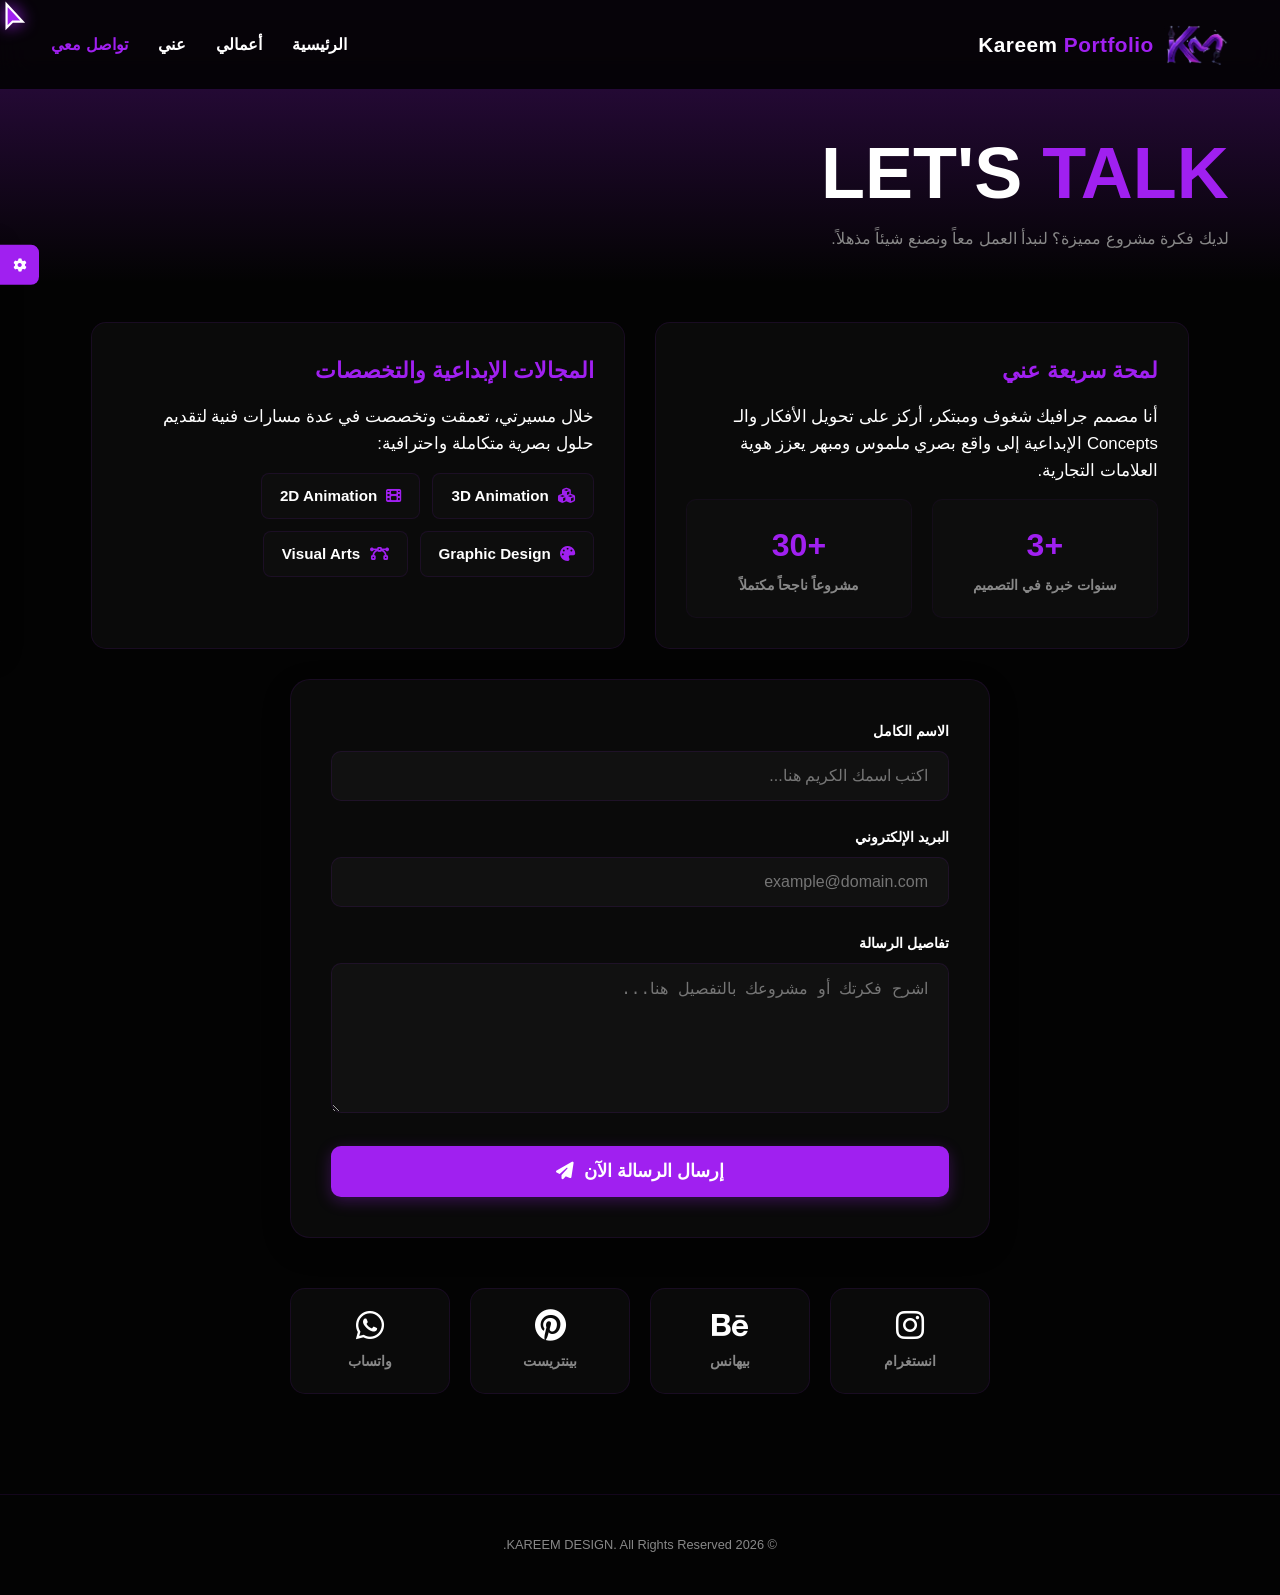
==== commit e5ea5d36: "Update about.html" ====
--- a/about.html
+++ b/about.html
@@ -3,9 +3,8 @@
 <head>
     <meta charset="UTF-8">
     <meta name="viewport" content="width=device-width, initial-scale=1.0">
-    <title>Kareem Portfolio | About Me</title>
+    <title>Kareem Portfolio | Contact Me</title>
     
-    <!-- إجبار المتصفح على طلب أحجام كبيرة وعالية الدقة من الأيقونة لتبدو واضحة وبأقصى حجم متاح -->
     <link rel="icon" type="image/png" sizes="192x192" href="./LAST/logo.png?v=2.0">
     <link rel="icon" type="image/png" sizes="96x96" href="./LAST/logo.png?v=2.0">
     <link rel="icon" type="image/png" sizes="48x48" href="./LAST/logo.png?v=2.0">
@@ -22,12 +21,13 @@
             --bg: #030303;
             --primary: #a020f0;
             --primary-glow: rgba(160, 32, 240, 0.3);
+            --card-bg: #0a0a0a;
+            --item-bg: #0d0d0d;
+            --input-bg: #111111;
             --text-main: #ffffff;
             --text-dim: #888;
             --nav-bg: rgba(3, 3, 3, 0.9);
-            --nav-height: 90px; 
-            --card-bg: #0a0a0a;
-            --item-bg: #0d0d0d;
+            --nav-height: 90px;
             --border-color: rgba(160, 32, 240, 0.1);
         }
 
@@ -39,26 +39,28 @@
             --nav-bg: rgba(245, 245, 245, 0.9);
             --card-bg: #ffffff;
             --item-bg: #eeeeee;
+            --input-bg: #fdfdfd;
             --border-color: #dddddd;
         }
 
-        /* وضع التركيز (Focus Mode) */
-        body.focus-active .about-content h1,
-        body.focus-active .about-content p,
-        body.focus-active .stats-grid,
+        /* --- وضع التركيز المطور (Focus Mode) --- */
+        body.focus-active .contact-header, 
+        body.focus-active .social-grid,
         body.focus-active footer,
         body.focus-active nav,
-        body.focus-active .settings-panel {
+        body.focus-active .settings-panel,
+        body.focus-active .info-summary-section {
             opacity: 0.05;
             filter: blur(8px);
             pointer-events: none;
         }
-        body.focus-active .skills-container {
-            border-color: var(--primary);
-            box-shadow: 0 0 40px var(--primary-glow);
-        }
-
-        * { margin: 0; padding: 0; box-sizing: border-box; transition: background-color 0.3s, color 0.3s; }
+        body.focus-active .contact-section { padding-top: 20px; }
+        body.focus-active .contact-card { 
+            border-color: var(--primary); 
+            box-shadow: 0 0 35px var(--primary-glow);
+        }
+
+        * { margin: 0; padding: 0; box-sizing: border-box; transition: background-color 0.3s, color 0.3s, border-color 0.3s; }
         
         @media (min-width: 1025px) {
             html.custom-cursor-active, html.custom-cursor-active * { cursor: none !important; }
@@ -72,7 +74,7 @@
             overflow-x: hidden;
         }
 
-        /* --- الماوس الموحد --- */
+        /* --- المؤشر الموحد بدقة --- */
         #cursor-container {
             position: fixed;
             top: 0; left: 0;
@@ -134,80 +136,133 @@
 
         .menu-toggle { display: none; font-size: 1.5rem; color: var(--primary); cursor: pointer; }
 
-        /* --- قسم عني --- */
-        .about-hero {
-            min-height: 100vh;
-            padding: calc(var(--nav-height) + 40px) 4% 60px;
-            display: grid;
-            grid-template-columns: 1.2fr 0.8fr;
-            gap: 50px;
-            align-items: center;
-            background: radial-gradient(circle at 0% 0%, var(--primary-glow) 0%, var(--bg) 60%);
-        }
-
-        .about-content h1 { font-size: clamp(2.5rem, 6vw, 4.5rem); font-weight: 900; line-height: 1.2; margin-bottom: 25px; }
-        .about-content p { font-size: 1.05rem; color: var(--text-dim); margin-bottom: 20px; max-width: 650px; text-align: justify; }
-        
-        .stats-grid { display: flex; gap: 50px; margin: 35px 0; }
-        .stat-box h3 { font-size: 2.8rem; color: var(--primary); font-weight: 900; line-height: 1; }
-        .stat-box p { font-size: 0.85rem; color: var(--text-dim); margin-top: 5px; }
-
-        /* --- بطاقة المهارات --- */
-        .skills-container { 
-            background: var(--card-bg); 
-            padding: 40px; 
-            border-radius: 20px; 
+        /* --- الهيدر --- */
+        .contact-header { 
+            padding: calc(var(--nav-height) + 40px) 4% 30px; 
+            text-align: right;
+            background: linear-gradient(to bottom, var(--primary-glow) 0%, var(--bg) 100%);
+        }
+        .contact-header h1 { font-size: clamp(2.5rem, 7vw, 4.5rem); font-weight: 900; line-height: 1.2; }
+
+        /* --- قسم معلومات الأداء والخبرة --- */
+        .info-summary-section { padding: 40px 4% 10px; width: 100%; max-width: 1200px; margin: 0 auto; display: grid; grid-template-columns: 1fr 1fr; gap: 30px; }
+        .info-block { background: var(--card-bg); border: 1px solid var(--border-color); border-radius: 15px; padding: 30px; }
+        .info-block h2 { font-size: 1.4rem; color: var(--primary); margin-bottom: 15px; font-weight: 800; }
+        .info-block p { color: var(--text-main); font-size: 1.05rem; margin-bottom: 10px; }
+        
+        .stats-grid { display: grid; grid-template-columns: 1fr 1fr; gap: 20px; margin-top: 15px; }
+        .stat-box { background: var(--item-bg); border-radius: 10px; padding: 20px; text-align: center; border: 1px solid rgba(160, 32, 240, 0.05); }
+        .stat-box .num { font-size: 2rem; font-weight: 900; color: var(--primary); display: block; }
+        .stat-box .lbl { font-size: 0.85rem; color: var(--text-dim); font-weight: 600; }
+
+        .fields-tags { display: flex; flex-wrap: wrap; gap: 12px; margin-top: 15px; }
+        .field-tag { background: var(--item-bg); color: var(--text-main); padding: 10px 18px; border-radius: 8px; font-size: 0.95rem; font-weight: 600; border: 1px solid var(--border-color); }
+
+        /* --- قسم التواصل والـ Form --- */
+        .contact-section { padding: 20px 4% 100px; display: flex; flex-direction: column; align-items: center; gap: 50px; }
+        
+        .contact-card {
+            width: 100%;
+            max-width: 700px;
+            background: var(--card-bg);
             border: 1px solid var(--border-color);
+            border-radius: 20px;
+            padding: 40px;
             box-shadow: 0 10px 30px rgba(0,0,0,0.2);
-            transition: border-color 0.4s, box-shadow 0.4s;
-        }
-        .skills-container h2 { margin-bottom: 25px; font-size: 1.4rem; border-right: 4px solid var(--primary); padding-right: 15px; }
-        .skills-grid { display: grid; grid-template-columns: repeat(2, 1fr); gap: 12px; }
-        .skill-item {
-            padding: 14px;
-            background: var(--item-bg);
+            transition: 0.4s ease;
+        }
+        .contact-card:hover { border-color: var(--primary); box-shadow: 0 15px 35px var(--primary-glow); }
+
+        .form-group { margin-bottom: 25px; position: relative; }
+        .form-group label { display: block; font-size: 0.9rem; margin-bottom: 8px; color: var(--text-main); font-weight: 600; }
+        
+        .form-group input, .form-group textarea {
+            width: 100%;
+            padding: 15px 20px;
+            background: var(--input-bg);
             border: 1px solid var(--border-color);
             border-radius: 10px;
-            text-align: center;
-            font-size: 0.9rem;
-            font-weight: 500;
+            color: var(--text-main);
+            font-size: 1rem;
+            outline: none;
+            transition: 0.3s ease;
+        }
+        .form-group input:focus, .form-group textarea:focus {
+            border-color: var(--primary);
+            box-shadow: 0 0 10px var(--primary-glow);
+        }
+        .form-group textarea { resize: vertical; min-height: 150px; }
+
+        /* ستايل حقل مصيدة السبام (Honeypot) */
+        .hidden-honeypot { display: none !important; visibility: hidden !important; }
+
+        .submit-btn {
+            width: 100%;
+            padding: 15px;
+            background: var(--primary);
+            color: white;
+            border: none;
+            border-radius: 10px;
+            font-size: 1.1rem;
+            font-weight: 700;
+            cursor: pointer;
+            box-shadow: 0 4px 15px var(--primary-glow);
             transition: 0.3s cubic-bezier(0.4, 0, 0.2, 1);
         }
-        .skill-item:hover { border-color: var(--primary); background: var(--primary-glow); transform: translateY(-3px); }
+        .submit-btn:hover { transform: translateY(-3px); box-shadow: 0 8px 25px var(--primary); background: #b23bf7; }
+        .submit-btn:disabled { background: #555; cursor: not-allowed; transform: none; box-shadow: none; }
+
+        /* --- بوب أب النجاح النيون --- */
+        .popup-overlay {
+            position: fixed;
+            top: 0; left: 0; width: 100%; height: 100%;
+            background: rgba(0, 0, 0, 0.75);
+            backdrop-filter: blur(8px);
+            display: flex; justify-content: center; align-items: center;
+            opacity: 0; pointer-events: none;
+            z-index: 20000;
+            transition: opacity 0.4s ease;
+        }
+        .popup-overlay.active { opacity: 1; pointer-events: auto; }
+        .popup-box {
+            background: var(--card-bg); border: 2px solid var(--primary); padding: 40px 30px; border-radius: 20px; text-align: center; max-width: 450px; width: 90%; box-shadow: 0 10px 40px var(--primary-glow); transform: scale(0.7); transition: transform 0.4s cubic-bezier(0.175, 0.885, 0.32, 1.275);
+        }
+        .popup-overlay.active .popup-box { transform: scale(1); }
+        .popup-box i { font-size: 3.8rem; color: var(--primary); margin-bottom: 20px; display: inline-block; }
+        .popup-box h3 { font-size: 1.6rem; margin-bottom: 12px; color: var(--text-main); font-weight: 800; }
+        .popup-box p { color: var(--text-dim); font-size: 1rem; margin-bottom: 25px; line-height: 1.6; }
+        .popup-close-btn { background: var(--primary); color: #fff; border: none; padding: 12px 35px; border-radius: 8px; font-weight: bold; font-size: 1rem; cursor: pointer; transition: 0.3s ease; box-shadow: 0 4px 15px var(--primary-glow); }
+        .popup-close-btn:hover { background: #b23bf7; transform: translateY(-2px); box-shadow: 0 6px 20px var(--primary); }
+
+        /* --- شبكة منصات التواصل الاجتماعي --- */
+        .social-grid { display: flex; justify-content: center; gap: 20px; flex-wrap: wrap; width: 100%; max-width: 700px; }
+        .social-item { flex: 1; min-width: 130px; background: var(--card-bg); border: 1px solid var(--border-color); padding: 20px; border-radius: 15px; text-align: center; text-decoration: none; color: var(--text-main); transition: 0.4s ease; }
+        .social-item i { font-size: 2rem; margin-bottom: 10px; display: block; transition: 0.3s; }
+        .social-item span { font-size: 0.85rem; font-weight: 600; display: block; color: var(--text-dim); }
+        
+        .social-item.instagram:hover { border-color: #e1306c; box-shadow: 0 0 20px rgba(225,48,108,0.3); }
+        .social-item.instagram:hover i { color: #e1306c; transform: scale(1.1); }
+        .social-item.behance:hover { border-color: #0057ff; box-shadow: 0 0 20px rgba(0,87,255,0.3); }
+        .social-item.behance:hover i { color: #0057ff; transform: scale(1.1); }
+        .social-item.pinterest:hover { border-color: #bd081c; box-shadow: 0 0 20px rgba(189,8,28,0.3); }
+        .social-item.pinterest:hover i { color: #bd081c; transform: scale(1.1); }
+        .social-item.whatsapp:hover { border-color: #25d366; box-shadow: 0 0 20px rgba(37,211,102,0.3); }
+        .social-item.whatsapp:hover i { color: #25d366; transform: scale(1.1); }
 
         /* --- لوحة التحكم الموحدة --- */
-        .settings-panel {
-            position: fixed; left: -260px; top: 50%; transform: translateY(-50%);
-            width: 260px; background: var(--card-bg); border: 1px solid var(--primary);
-            padding: 20px; z-index: 10001; transition: 0.4s; border-radius: 0 15px 15px 0;
-            box-shadow: 0 0 20px rgba(0,0,0,0.5);
-        }
+        .settings-panel { position: fixed; left: -260px; top: 50%; transform: translateY(-50%); width: 260px; background: var(--card-bg); border: 1px solid var(--primary); padding: 20px; z-index: 10001; transition: 0.4s; border-radius: 0 15px 15px 0; box-shadow: 0 0 20px rgba(0,0,0,0.5); }
         .settings-panel.active { left: 0; }
-        #settingsToggle {
-            position: absolute; right: -40px; top: 0; width: 40px; height: 40px;
-            background: var(--primary); border: none; color: white; border-radius: 0 8px 8px 0;
-            cursor: pointer;
-        }
+        #settingsToggle { position: absolute; right: -40px; top: 0; width: 40px; height: 40px; background: var(--primary); border: none; color: white; border-radius: 0 8px 8px 0; cursor: pointer; }
         .setting-row { margin-bottom: 15px; }
-        .setting-btn {
-            width: 100%; padding: 8px; background: rgba(160,32,240,0.1); 
-            border: 1px solid var(--primary); color: var(--text-main);
-            border-radius: 5px; cursor: pointer; font-size: 0.8rem;
-            display: flex; justify-content: space-between; align-items: center;
-        }
+        .setting-btn { width: 100%; padding: 8px; background: rgba(160,32,240,0.1); border: 1px solid var(--primary); color: var(--text-main); border-radius: 5px; cursor: pointer; display: flex; justify-content: space-between; align-items: center; font-size: 0.8rem; }
 
         @media (max-width: 1024px) {
             .menu-toggle { display: block; }
-            .nav-links {
-                position: fixed; top: var(--nav-height); right: -100%; width: 80%; height: 100vh;
-                background: var(--bg); flex-direction: column; padding: 50px 30px; transition: 0.4s;
-                border-left: 1px solid var(--primary);
-            }
+            .nav-links { position: fixed; top: var(--nav-height); right: -100%; width: 80%; height: 100vh; background: var(--bg); flex-direction: column; padding: 50px 30px; transition: 0.4s; border-left: 1px solid var(--primary); }
             .nav-links.active { right: 0; }
-            .about-hero { grid-template-columns: 1fr; text-align: center; padding-top: calc(var(--nav-height) + 40px); gap: 40px; }
-            .about-content p { margin-left: auto; margin-right: auto; }
-            .stats-grid { justify-content: center; }
-            .skills-container h2 { text-align: right; }
+            .contact-header { text-align: center; }
+            .info-summary-section { grid-template-columns: 1fr; }
+            .contact-card { padding: 25px 20px; }
         }
 
         footer { padding: 40px; text-align: center; color: var(--text-dim); font-size: 0.8rem; border-top: 1px solid var(--border-color); }
@@ -216,6 +271,15 @@
 <body>
 
     <div id="cursor-container"></div>
+
+    <div class="popup-overlay" id="successPopup">
+        <div class="popup-box">
+            <i class="fas fa-paper-plane"></i>
+            <h3>تم إرسال الرسالة بنجاح!</h3>
+            <p>شكراً لتواصلك يا فنان. تم استلام تفاصيل مشروعك وسيتم التواصل معك خلال 24 ساعة.</p>
+            <button class="popup-close-btn" onclick="closePopup()">حسناً</button>
+        </div>
+    </div>
 
     <div id="settingsPanel" class="settings-panel">
         <button id="settingsToggle"><i class="fas fa-cog"></i></button>
@@ -241,7 +305,7 @@
             <label style="font-size: 0.75rem; color: var(--text-dim);">لون الثيم:</label>
             <input type="color" id="fullColorPicker" style="width:100%; height:30px; border:none; background:none; cursor:pointer;" oninput="updateSiteColor(this.value)">
         </div>
-
+        
         <div id="desktop-only-settings">
             <label style="font-size: 0.75rem; color: var(--text-dim);">شكل الماوس:</label>
             <div onclick="setCursor('arrow')" style="cursor:pointer; padding:8px; background:rgba(160,32,240,0.05); margin-top:5px; border-radius:5px; font-size:0.8rem;">سهم نيون</div>
@@ -258,35 +322,98 @@
         <ul class="nav-links" id="nav-menu">
             <li><a href="index.html">الرئيسية</a></li>
             <li><a href="works.html">أعمالي</a></li>
-            <li><a href="about.html" class="active">عني</a></li>
-            <li><a href="contact.html">تواصل معي</a></li>
+            <li><a href="about.html">عني</a></li>
+            <li><a href="contact.html" class="active">تواصل معي</a></li>
         </ul>
     </nav>
 
-    <section class="about-hero">
-        <div class="about-content" data-aos="fade-up">
-            <h1>أنا <span style="color: var(--primary);">كريم</span>. <br> مصمم ومبتكر.</h1>
-            <p>أهلاً بك! أنا كريم، مصمم جرافيك ومطور واجهات (UI/UX) أؤمن بأن التصميم ليس مجرد شكل جميل، بل هو لغة تواصل تحل المشكلات وتخلق تجارب مستخدم فريدة.</p>
-            <p>لدي شغف كبير بالتقنية، بجانب كوني <b>Speedcuber</b> محترف أهتم بالسرعة والدقة في كل شيء أفعله، تماماً كما أفعل في تصاميمي.</p>
-            
+    <header class="contact-header">
+        <h1 data-aos="fade-left">LET'S <span style="color: var(--primary);">TALK</span></h1>
+        <p style="color: var(--text-dim); margin-top: 10px;">لديك فكرة مشروع مميزة؟ لنبدأ العمل معاً ونصنع شيئاً مذهلاً.</p>
+    </header>
+
+    <!-- 🌟 قسم النبذة والمجالات الاحترافية المعدل بالكامل 🌟 -->
+    <section class="info-summary-section" data-aos="fade-up">
+        <!-- بلوك النبذة التعريفية المحدثة -->
+        <div class="info-block">
+            <h2>لمحة سريعة عني</h2>
+            <p>أنا مصمم جرافيك شغوف ومبتكر، أركز على تحويل الأفكار والـ Concepts الإبداعية إلى واقع بصري ملموس ومبهر يعزز هوية العلامات التجارية.</p>
             <div class="stats-grid">
-                <div class="stat-box"><h3>+5</h3><p>سنوات خبرة</p></div>
-                <div class="stat-box"><h3>+50</h3><p>مشروع منجز</p></div>
+                <div class="stat-box">
+                    <span class="num">+3</span>
+                    <span class="lbl">سنوات خبرة في التصميم</span>
+                </div>
+                <div class="stat-box">
+                    <span class="num">+30</span>
+                    <span class="lbl">مشروعاً ناجحاً مكتملاً</span>
+                </div>
             </div>
         </div>
 
-        <div class="skills-container" data-aos="fade-up" data-aos-delay="200">
-            <h2>المهارات الاحترافية</h2>
-            <div class="skills-grid">
-                <div class="skill-item">UI/UX Design</div>
-                <div class="skill-item">Branding</div>
-                <div class="skill-item">Visual Identity</div>
-                <div class="skill-item">AI Art Direction</div>
-                <div class="skill-item">Graphic Design</div>
-                <div class="skill-item">Python Programming</div>
-                <div class="skill-item">Frontend Logic</div>
-                <div class="skill-item">Concept Art</div>
+        <!-- بلوك التخصصات والمجالات الفنية المحدثة -->
+        <div class="info-block">
+            <h2>المجالات الإبداعية والتخصصات</h2>
+            <p>خلال مسيرتي، تعمقت وتخصصت في عدة مسارات فنية لتقديم حلول بصرية متكاملة واحترافية:</p>
+            <div class="fields-tags">
+                <div class="field-tag"><i class="fas fa-cubes" style="margin-left: 5px; color: var(--primary);"></i> 3D Animation</div>
+                <div class="field-tag"><i class="fas fa-film" style="margin-left: 5px; color: var(--primary);"></i> 2D Animation</div>
+                <div class="field-tag"><i class="fas fa-palette" style="margin-left: 5px; color: var(--primary);"></i> Graphic Design</div>
+                <div class="field-tag"><i class="fas fa-bezier-curve" style="margin-left: 5px; color: var(--primary);"></i> Visual Arts</div>
             </div>
+        </div>
+    </section>
+
+    <section class="contact-section">
+        <div class="contact-card" data-aos="zoom-in">
+            <form id="contactForm">
+                
+                <input type="hidden" name="access_key" value="addc97b3-989a-4407-989e-d1905ea92cb8">
+                <input type="hidden" name="subject" value="رسالة جديدة من معرض أعمالك!">
+                
+                <input type="hidden" name="from_name" value="Kareem Portfolio">
+                <input type="hidden" name="replyto" value="تم استلام طلبك بنجاح! شكراً لتواصلك معي يا فنان، لقد تلقيت تفاصيل فكرتك وسيتم الرد عليك والتواصل معك خلال 24 ساعة كحد أقصى.">
+
+                <!-- تفعيل كابتشا الروبوتات الذكية المخفية لـ Web3Forms -->
+                <input type="checkbox" name="botcheck" class="hidden-honeypot">
+
+                <!-- مصيدة عسل مخصصة للأطفال وأدوات الإدخال التلقائي المزعجة -->
+                <div class="hidden-honeypot">
+                    <input type="text" name="username_verification" id="honeypot_field" autocomplete="off" tabindex="-1">
+                </div>
+
+                <div class="form-group">
+                    <label>الاسم الكامل</label>
+                    <input type="text" name="name" placeholder="اكتب اسمك الكريم هنا..." required>
+                </div>
+                <div class="form-group">
+                    <label>البريد الإلكتروني</label>
+                    <input type="email" name="email" placeholder="example@domain.com" required>
+                </div>
+                <div class="form-group">
+                    <label>تفاصيل الرسالة</label>
+                    <textarea name="message" placeholder="اشرح فكرتك أو مشروعك بالتفصيل هنا..." required></textarea>
+                </div>
+                <button type="submit" id="submitBtn" class="submit-btn">إرسال الرسالة الآن <i class="fas fa-paper-plane" style="margin-right: 5px;"></i></button>
+            </form>
+        </div>
+
+        <div class="social-grid" data-aos="fade-up" data-aos-delay="200">
+            <a href="#" target="_blank" class="social-item instagram">
+                <i class="fab fa-instagram"></i>
+                <span>انستغرام</span>
+            </a>
+            <a href="#" target="_blank" class="social-item behance">
+                <i class="fab fa-behance"></i>
+                <span>بيهانس</span>
+            </a>
+            <a href="#" target="_blank" class="social-item pinterest">
+                <i class="fab fa-pinterest"></i>
+                <span>بينتريست</span>
+            </a>
+            <a href="#" target="_blank" class="social-item whatsapp">
+                <i class="fab fa-whatsapp"></i>
+                <span>واتساب</span>
+            </a>
         </div>
     </section>
 
@@ -296,24 +423,69 @@
     <script>
         AOS.init({ duration: 800, once: true });
 
-        const cursorContainer = document.getElementById('cursor-container');
-        const navMenu = document.getElementById('nav-menu');
-        const mobileMenuBtn = document.getElementById('mobile-menu-btn');
-        const isMobile = window.matchMedia("(max-width: 1024px)").matches;
-
-        // منيو الموبايل
-        mobileMenuBtn.onclick = () => {
-            navMenu.classList.toggle('active');
-            mobileMenuBtn.querySelector('i').classList.toggle('fa-bars');
-            mobileMenuBtn.querySelector('i').classList.toggle('fa-times');
-        };
-
-        // تبديل الثيم (Dark/Light)
+        const contactForm = document.getElementById('contactForm');
+        const submitBtn = document.getElementById('submitBtn');
+        const successPopup = document.getElementById('successPopup');
+        const honeypotField = document.getElementById('honeypot_field');
+
+        contactForm.addEventListener('submit', function(e) {
+            e.preventDefault(); 
+            
+            if (honeypotField && honeypotField.value.trim() !== "") {
+                console.warn("Spam detected via Honeypot.");
+                successPopup.classList.add('active');
+                contactForm.reset();
+                submitBtn.disabled = true;
+                submitBtn.innerHTML = 'تم إرسال رسالتك بنجاح! <i class="fas fa-check-circle"></i>';
+                submitBtn.style.background = '#25d366';
+                return; 
+            }
+
+            submitBtn.disabled = true;
+            submitBtn.innerHTML = 'جاري الإرسال حالياً... <i class="fas fa-spinner fa-spin" style="margin-right: 5px;"></i>';
+
+            const formData = new FormData(contactForm);
+            const formObject = Object.fromEntries(formData);
+            const jsonPayload = JSON.stringify(formObject);
+
+            fetch('https://api.web3forms.com/submit', {
+                method: 'POST',
+                headers: {
+                    'Content-Type': 'application/json',
+                    'Accept': 'application/json'
+                },
+                body: jsonPayload
+            })
+            .then(async (response) => {
+                let resultData = await response.json();
+                if (response.status === 200) {
+                    successPopup.classList.add('active');
+                    contactForm.reset();
+                    
+                    submitBtn.disabled = true;
+                    submitBtn.innerHTML = 'تم إرسال رسالتك بنجاح! <i class="fas fa-check-circle"></i>';
+                    submitBtn.style.background = '#25d366';
+                    submitBtn.style.boxShadow = '0 4px 15px rgba(37, 211, 102, 0.4)';
+                } else {
+                    alert("نعتذر منك، حدث خطأ أثناء الإرسال: " + resultData.message);
+                    submitBtn.disabled = false;
+                    submitBtn.innerHTML = 'إرسال الرسالة الآن <i class="fas fa-paper-plane" style="margin-right: 5px;"></i>';
+                }
+            })
+            .catch(error => {
+                console.error(error);
+                alert("تعذر الاتصال بالسيرفر، يرجى التحقق من شبكة الإنترنت لديك.");
+                submitBtn.disabled = false;
+                submitBtn.innerHTML = 'إرسال الرسالة الآن <i class="fas fa-paper-plane" style="margin-right: 5px;"></i>';
+            });
+        });
+
+        function closePopup() { successPopup.classList.remove('active'); }
+
         function toggleTheme() {
             const html = document.documentElement;
             const currentTheme = html.getAttribute('data-theme');
             const targetTheme = currentTheme === 'light' ? 'dark' : 'light';
-            
             html.setAttribute('data-theme', targetTheme);
             localStorage.setItem('theme', targetTheme);
             updateThemeUI(targetTheme);
@@ -323,15 +495,14 @@
             const text = document.getElementById('theme-text');
             const icon = document.getElementById('theme-icon');
             if (theme === 'light') {
-                text.innerText = "الوضع الفاتح";
-                icon.className = "fas fa-sun";
+                if(text) text.innerText = "الوضع الفاتح";
+                if(icon) icon.className = "fas fa-sun";
             } else {
-                text.innerText = "الوضع الداكن";
-                icon.className = "fas fa-moon";
+                if(text) text.innerText = "الوضع الداكن";
+                if(icon) icon.className = "fas fa-moon";
             }
         }
 
-        // وضع التركيز (Focus Mode) التفاعلي الكامل
         let isFocusActive = false;
         function toggleFocusMode() {
             isFocusActive = !isFocusActive;
@@ -350,15 +521,15 @@
             }
         }
 
-        // تحديث الألوان
         function updateSiteColor(color) {
             document.documentElement.style.setProperty('--primary', color);
             document.documentElement.style.setProperty('--primary-glow', color + '4d');
             localStorage.setItem('userThemeColor', color);
         }
 
-        // نظام الماوس
         let currentCursorMode = localStorage.getItem('cursorMode') || 'arrow';
+        const cursorContainer = document.getElementById('cursor-container');
+        const isMobile = window.matchMedia("(max-width: 1024px)").matches;
 
         function setCursor(mode) {
             if (isMobile) return;
@@ -383,8 +554,14 @@
             });
         }
 
-        // تحميل الإعدادات المحفوظة عند فتح الصفحة
         window.addEventListener('DOMContentLoaded', () => {
+            if (submitBtn) {
+                submitBtn.disabled = false;
+                submitBtn.style.background = ''; 
+                submitBtn.style.boxShadow = '';
+                submitBtn.innerHTML = 'إرسال الرسالة الآن <i class="fas fa-paper-plane" style="margin-right: 5px;"></i>';
+            }
+
             const savedTheme = localStorage.getItem('theme') || 'dark';
             document.documentElement.setAttribute('data-theme', savedTheme);
             updateThemeUI(savedTheme);
@@ -399,6 +576,9 @@
         });
 
         document.getElementById('settingsToggle').onclick = () => document.getElementById('settingsPanel').classList.toggle('active');
+        document.getElementById('mobile-menu-btn').onclick = () => {
+            document.getElementById('nav-menu').classList.toggle('active');
+        };
     </script>
 </body>
 </html>
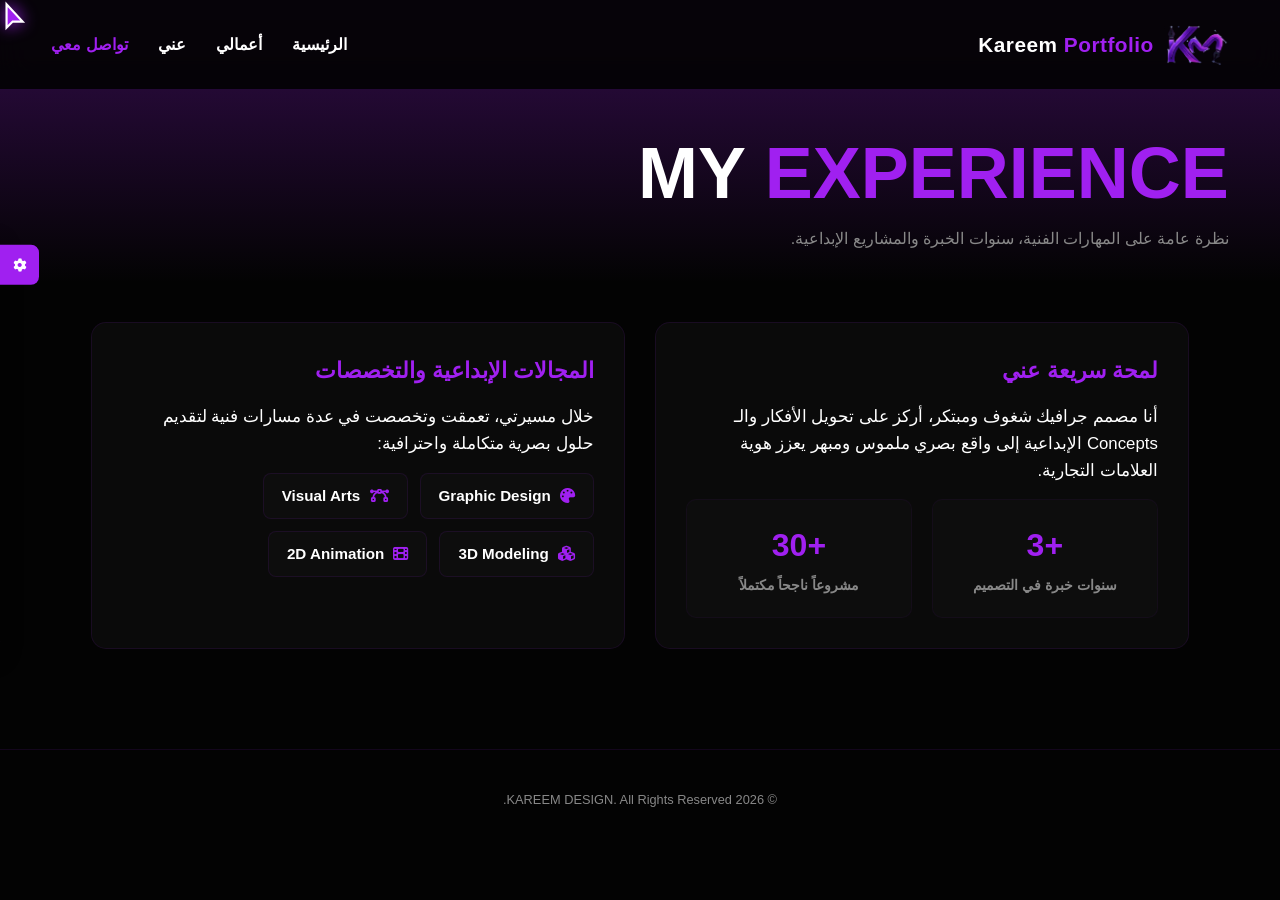
==== commit 08912084: "Update title and modify info summary section" ====
--- a/about.html
+++ b/about.html
@@ -3,7 +3,7 @@
 <head>
     <meta charset="UTF-8">
     <meta name="viewport" content="width=device-width, initial-scale=1.0">
-    <title>Kareem Portfolio | Contact Me</title>
+    <title>Kareem Portfolio | Info Summary</title>
     
     <link rel="icon" type="image/png" sizes="192x192" href="./LAST/logo.png?v=2.0">
     <link rel="icon" type="image/png" sizes="96x96" href="./LAST/logo.png?v=2.0">
@@ -23,7 +23,6 @@
             --primary-glow: rgba(160, 32, 240, 0.3);
             --card-bg: #0a0a0a;
             --item-bg: #0d0d0d;
-            --input-bg: #111111;
             --text-main: #ffffff;
             --text-dim: #888;
             --nav-bg: rgba(3, 3, 3, 0.9);
@@ -39,23 +38,19 @@
             --nav-bg: rgba(245, 245, 245, 0.9);
             --card-bg: #ffffff;
             --item-bg: #eeeeee;
-            --input-bg: #fdfdfd;
             --border-color: #dddddd;
         }
 
         /* --- وضع التركيز المطور (Focus Mode) --- */
         body.focus-active .contact-header, 
-        body.focus-active .social-grid,
         body.focus-active footer,
         body.focus-active nav,
-        body.focus-active .settings-panel,
-        body.focus-active .info-summary-section {
+        body.focus-active .settings-panel {
             opacity: 0.05;
             filter: blur(8px);
             pointer-events: none;
         }
-        body.focus-active .contact-section { padding-top: 20px; }
-        body.focus-active .contact-card { 
+        body.focus-active .info-summary-section { 
             border-color: var(--primary); 
             box-shadow: 0 0 35px var(--primary-glow);
         }
@@ -145,7 +140,7 @@
         .contact-header h1 { font-size: clamp(2.5rem, 7vw, 4.5rem); font-weight: 900; line-height: 1.2; }
 
         /* --- قسم معلومات الأداء والخبرة --- */
-        .info-summary-section { padding: 40px 4% 10px; width: 100%; max-width: 1200px; margin: 0 auto; display: grid; grid-template-columns: 1fr 1fr; gap: 30px; }
+        .info-summary-section { padding: 40px 4% 100px; width: 100%; max-width: 1200px; margin: 0 auto; display: grid; grid-template-columns: 1fr 1fr; gap: 30px; }
         .info-block { background: var(--card-bg); border: 1px solid var(--border-color); border-radius: 15px; padding: 30px; }
         .info-block h2 { font-size: 1.4rem; color: var(--primary); margin-bottom: 15px; font-weight: 800; }
         .info-block p { color: var(--text-main); font-size: 1.05rem; margin-bottom: 10px; }
@@ -157,97 +152,6 @@
 
         .fields-tags { display: flex; flex-wrap: wrap; gap: 12px; margin-top: 15px; }
         .field-tag { background: var(--item-bg); color: var(--text-main); padding: 10px 18px; border-radius: 8px; font-size: 0.95rem; font-weight: 600; border: 1px solid var(--border-color); }
-
-        /* --- قسم التواصل والـ Form --- */
-        .contact-section { padding: 20px 4% 100px; display: flex; flex-direction: column; align-items: center; gap: 50px; }
-        
-        .contact-card {
-            width: 100%;
-            max-width: 700px;
-            background: var(--card-bg);
-            border: 1px solid var(--border-color);
-            border-radius: 20px;
-            padding: 40px;
-            box-shadow: 0 10px 30px rgba(0,0,0,0.2);
-            transition: 0.4s ease;
-        }
-        .contact-card:hover { border-color: var(--primary); box-shadow: 0 15px 35px var(--primary-glow); }
-
-        .form-group { margin-bottom: 25px; position: relative; }
-        .form-group label { display: block; font-size: 0.9rem; margin-bottom: 8px; color: var(--text-main); font-weight: 600; }
-        
-        .form-group input, .form-group textarea {
-            width: 100%;
-            padding: 15px 20px;
-            background: var(--input-bg);
-            border: 1px solid var(--border-color);
-            border-radius: 10px;
-            color: var(--text-main);
-            font-size: 1rem;
-            outline: none;
-            transition: 0.3s ease;
-        }
-        .form-group input:focus, .form-group textarea:focus {
-            border-color: var(--primary);
-            box-shadow: 0 0 10px var(--primary-glow);
-        }
-        .form-group textarea { resize: vertical; min-height: 150px; }
-
-        /* ستايل حقل مصيدة السبام (Honeypot) */
-        .hidden-honeypot { display: none !important; visibility: hidden !important; }
-
-        .submit-btn {
-            width: 100%;
-            padding: 15px;
-            background: var(--primary);
-            color: white;
-            border: none;
-            border-radius: 10px;
-            font-size: 1.1rem;
-            font-weight: 700;
-            cursor: pointer;
-            box-shadow: 0 4px 15px var(--primary-glow);
-            transition: 0.3s cubic-bezier(0.4, 0, 0.2, 1);
-        }
-        .submit-btn:hover { transform: translateY(-3px); box-shadow: 0 8px 25px var(--primary); background: #b23bf7; }
-        .submit-btn:disabled { background: #555; cursor: not-allowed; transform: none; box-shadow: none; }
-
-        /* --- بوب أب النجاح النيون --- */
-        .popup-overlay {
-            position: fixed;
-            top: 0; left: 0; width: 100%; height: 100%;
-            background: rgba(0, 0, 0, 0.75);
-            backdrop-filter: blur(8px);
-            display: flex; justify-content: center; align-items: center;
-            opacity: 0; pointer-events: none;
-            z-index: 20000;
-            transition: opacity 0.4s ease;
-        }
-        .popup-overlay.active { opacity: 1; pointer-events: auto; }
-        .popup-box {
-            background: var(--card-bg); border: 2px solid var(--primary); padding: 40px 30px; border-radius: 20px; text-align: center; max-width: 450px; width: 90%; box-shadow: 0 10px 40px var(--primary-glow); transform: scale(0.7); transition: transform 0.4s cubic-bezier(0.175, 0.885, 0.32, 1.275);
-        }
-        .popup-overlay.active .popup-box { transform: scale(1); }
-        .popup-box i { font-size: 3.8rem; color: var(--primary); margin-bottom: 20px; display: inline-block; }
-        .popup-box h3 { font-size: 1.6rem; margin-bottom: 12px; color: var(--text-main); font-weight: 800; }
-        .popup-box p { color: var(--text-dim); font-size: 1rem; margin-bottom: 25px; line-height: 1.6; }
-        .popup-close-btn { background: var(--primary); color: #fff; border: none; padding: 12px 35px; border-radius: 8px; font-weight: bold; font-size: 1rem; cursor: pointer; transition: 0.3s ease; box-shadow: 0 4px 15px var(--primary-glow); }
-        .popup-close-btn:hover { background: #b23bf7; transform: translateY(-2px); box-shadow: 0 6px 20px var(--primary); }
-
-        /* --- شبكة منصات التواصل الاجتماعي --- */
-        .social-grid { display: flex; justify-content: center; gap: 20px; flex-wrap: wrap; width: 100%; max-width: 700px; }
-        .social-item { flex: 1; min-width: 130px; background: var(--card-bg); border: 1px solid var(--border-color); padding: 20px; border-radius: 15px; text-align: center; text-decoration: none; color: var(--text-main); transition: 0.4s ease; }
-        .social-item i { font-size: 2rem; margin-bottom: 10px; display: block; transition: 0.3s; }
-        .social-item span { font-size: 0.85rem; font-weight: 600; display: block; color: var(--text-dim); }
-        
-        .social-item.instagram:hover { border-color: #e1306c; box-shadow: 0 0 20px rgba(225,48,108,0.3); }
-        .social-item.instagram:hover i { color: #e1306c; transform: scale(1.1); }
-        .social-item.behance:hover { border-color: #0057ff; box-shadow: 0 0 20px rgba(0,87,255,0.3); }
-        .social-item.behance:hover i { color: #0057ff; transform: scale(1.1); }
-        .social-item.pinterest:hover { border-color: #bd081c; box-shadow: 0 0 20px rgba(189,8,28,0.3); }
-        .social-item.pinterest:hover i { color: #bd081c; transform: scale(1.1); }
-        .social-item.whatsapp:hover { border-color: #25d366; box-shadow: 0 0 20px rgba(37,211,102,0.3); }
-        .social-item.whatsapp:hover i { color: #25d366; transform: scale(1.1); }
 
         /* --- لوحة التحكم الموحدة --- */
         .settings-panel { position: fixed; left: -260px; top: 50%; transform: translateY(-50%); width: 260px; background: var(--card-bg); border: 1px solid var(--primary); padding: 20px; z-index: 10001; transition: 0.4s; border-radius: 0 15px 15px 0; box-shadow: 0 0 20px rgba(0,0,0,0.5); }
@@ -262,7 +166,6 @@
             .nav-links.active { right: 0; }
             .contact-header { text-align: center; }
             .info-summary-section { grid-template-columns: 1fr; }
-            .contact-card { padding: 25px 20px; }
         }
 
         footer { padding: 40px; text-align: center; color: var(--text-dim); font-size: 0.8rem; border-top: 1px solid var(--border-color); }
@@ -271,15 +174,6 @@
 <body>
 
     <div id="cursor-container"></div>
-
-    <div class="popup-overlay" id="successPopup">
-        <div class="popup-box">
-            <i class="fas fa-paper-plane"></i>
-            <h3>تم إرسال الرسالة بنجاح!</h3>
-            <p>شكراً لتواصلك يا فنان. تم استلام تفاصيل مشروعك وسيتم التواصل معك خلال 24 ساعة.</p>
-            <button class="popup-close-btn" onclick="closePopup()">حسناً</button>
-        </div>
-    </div>
 
     <div id="settingsPanel" class="settings-panel">
         <button id="settingsToggle"><i class="fas fa-cog"></i></button>
@@ -328,11 +222,11 @@
     </nav>
 
     <header class="contact-header">
-        <h1 data-aos="fade-left">LET'S <span style="color: var(--primary);">TALK</span></h1>
-        <p style="color: var(--text-dim); margin-top: 10px;">لديك فكرة مشروع مميزة؟ لنبدأ العمل معاً ونصنع شيئاً مذهلاً.</p>
+        <h1 data-aos="fade-left">MY <span style="color: var(--primary);">EXPERIENCE</span></h1>
+        <p style="color: var(--text-dim); margin-top: 10px;">نظرة عامة على المهارات الفنية، سنوات الخبرة والمشاريع الإبداعية.</p>
     </header>
 
-    <!-- 🌟 قسم النبذة والمجالات الاحترافية المعدل بالكامل 🌟 -->
+    <!-- 🌟 قسم النبذة والمجالات الاحترافية المرتّب والمعدّل بالكامل 🌟 -->
     <section class="info-summary-section" data-aos="fade-up">
         <!-- بلوك النبذة التعريفية المحدثة -->
         <div class="info-block">
@@ -350,70 +244,16 @@
             </div>
         </div>
 
-        <!-- بلوك التخصصات والمجالات الفنية المحدثة -->
+        <!-- بلوك التخصصات بالترتيب والمسميات الجديدة المطلوبة -->
         <div class="info-block">
             <h2>المجالات الإبداعية والتخصصات</h2>
             <p>خلال مسيرتي، تعمقت وتخصصت في عدة مسارات فنية لتقديم حلول بصرية متكاملة واحترافية:</p>
             <div class="fields-tags">
-                <div class="field-tag"><i class="fas fa-cubes" style="margin-left: 5px; color: var(--primary);"></i> 3D Animation</div>
-                <div class="field-tag"><i class="fas fa-film" style="margin-left: 5px; color: var(--primary);"></i> 2D Animation</div>
                 <div class="field-tag"><i class="fas fa-palette" style="margin-left: 5px; color: var(--primary);"></i> Graphic Design</div>
                 <div class="field-tag"><i class="fas fa-bezier-curve" style="margin-left: 5px; color: var(--primary);"></i> Visual Arts</div>
+                <div class="field-tag"><i class="fas fa-cubes" style="margin-left: 5px; color: var(--primary);"></i> 3D Modeling</div>
+                <div class="field-tag"><i class="fas fa-film" style="margin-left: 5px; color: var(--primary);"></i> 2D Animation</div>
             </div>
-        </div>
-    </section>
-
-    <section class="contact-section">
-        <div class="contact-card" data-aos="zoom-in">
-            <form id="contactForm">
-                
-                <input type="hidden" name="access_key" value="addc97b3-989a-4407-989e-d1905ea92cb8">
-                <input type="hidden" name="subject" value="رسالة جديدة من معرض أعمالك!">
-                
-                <input type="hidden" name="from_name" value="Kareem Portfolio">
-                <input type="hidden" name="replyto" value="تم استلام طلبك بنجاح! شكراً لتواصلك معي يا فنان، لقد تلقيت تفاصيل فكرتك وسيتم الرد عليك والتواصل معك خلال 24 ساعة كحد أقصى.">
-
-                <!-- تفعيل كابتشا الروبوتات الذكية المخفية لـ Web3Forms -->
-                <input type="checkbox" name="botcheck" class="hidden-honeypot">
-
-                <!-- مصيدة عسل مخصصة للأطفال وأدوات الإدخال التلقائي المزعجة -->
-                <div class="hidden-honeypot">
-                    <input type="text" name="username_verification" id="honeypot_field" autocomplete="off" tabindex="-1">
-                </div>
-
-                <div class="form-group">
-                    <label>الاسم الكامل</label>
-                    <input type="text" name="name" placeholder="اكتب اسمك الكريم هنا..." required>
-                </div>
-                <div class="form-group">
-                    <label>البريد الإلكتروني</label>
-                    <input type="email" name="email" placeholder="example@domain.com" required>
-                </div>
-                <div class="form-group">
-                    <label>تفاصيل الرسالة</label>
-                    <textarea name="message" placeholder="اشرح فكرتك أو مشروعك بالتفصيل هنا..." required></textarea>
-                </div>
-                <button type="submit" id="submitBtn" class="submit-btn">إرسال الرسالة الآن <i class="fas fa-paper-plane" style="margin-right: 5px;"></i></button>
-            </form>
-        </div>
-
-        <div class="social-grid" data-aos="fade-up" data-aos-delay="200">
-            <a href="#" target="_blank" class="social-item instagram">
-                <i class="fab fa-instagram"></i>
-                <span>انستغرام</span>
-            </a>
-            <a href="#" target="_blank" class="social-item behance">
-                <i class="fab fa-behance"></i>
-                <span>بيهانس</span>
-            </a>
-            <a href="#" target="_blank" class="social-item pinterest">
-                <i class="fab fa-pinterest"></i>
-                <span>بينتريست</span>
-            </a>
-            <a href="#" target="_blank" class="social-item whatsapp">
-                <i class="fab fa-whatsapp"></i>
-                <span>واتساب</span>
-            </a>
         </div>
     </section>
 
@@ -422,65 +262,6 @@
     <script src="https://unpkg.com/aos@2.3.1/dist/aos.js"></script>
     <script>
         AOS.init({ duration: 800, once: true });
-
-        const contactForm = document.getElementById('contactForm');
-        const submitBtn = document.getElementById('submitBtn');
-        const successPopup = document.getElementById('successPopup');
-        const honeypotField = document.getElementById('honeypot_field');
-
-        contactForm.addEventListener('submit', function(e) {
-            e.preventDefault(); 
-            
-            if (honeypotField && honeypotField.value.trim() !== "") {
-                console.warn("Spam detected via Honeypot.");
-                successPopup.classList.add('active');
-                contactForm.reset();
-                submitBtn.disabled = true;
-                submitBtn.innerHTML = 'تم إرسال رسالتك بنجاح! <i class="fas fa-check-circle"></i>';
-                submitBtn.style.background = '#25d366';
-                return; 
-            }
-
-            submitBtn.disabled = true;
-            submitBtn.innerHTML = 'جاري الإرسال حالياً... <i class="fas fa-spinner fa-spin" style="margin-right: 5px;"></i>';
-
-            const formData = new FormData(contactForm);
-            const formObject = Object.fromEntries(formData);
-            const jsonPayload = JSON.stringify(formObject);
-
-            fetch('https://api.web3forms.com/submit', {
-                method: 'POST',
-                headers: {
-                    'Content-Type': 'application/json',
-                    'Accept': 'application/json'
-                },
-                body: jsonPayload
-            })
-            .then(async (response) => {
-                let resultData = await response.json();
-                if (response.status === 200) {
-                    successPopup.classList.add('active');
-                    contactForm.reset();
-                    
-                    submitBtn.disabled = true;
-                    submitBtn.innerHTML = 'تم إرسال رسالتك بنجاح! <i class="fas fa-check-circle"></i>';
-                    submitBtn.style.background = '#25d366';
-                    submitBtn.style.boxShadow = '0 4px 15px rgba(37, 211, 102, 0.4)';
-                } else {
-                    alert("نعتذر منك، حدث خطأ أثناء الإرسال: " + resultData.message);
-                    submitBtn.disabled = false;
-                    submitBtn.innerHTML = 'إرسال الرسالة الآن <i class="fas fa-paper-plane" style="margin-right: 5px;"></i>';
-                }
-            })
-            .catch(error => {
-                console.error(error);
-                alert("تعذر الاتصال بالسيرفر، يرجى التحقق من شبكة الإنترنت لديك.");
-                submitBtn.disabled = false;
-                submitBtn.innerHTML = 'إرسال الرسالة الآن <i class="fas fa-paper-plane" style="margin-right: 5px;"></i>';
-            });
-        });
-
-        function closePopup() { successPopup.classList.remove('active'); }
 
         function toggleTheme() {
             const html = document.documentElement;
@@ -555,13 +336,6 @@
         }
 
         window.addEventListener('DOMContentLoaded', () => {
-            if (submitBtn) {
-                submitBtn.disabled = false;
-                submitBtn.style.background = ''; 
-                submitBtn.style.boxShadow = '';
-                submitBtn.innerHTML = 'إرسال الرسالة الآن <i class="fas fa-paper-plane" style="margin-right: 5px;"></i>';
-            }
-
             const savedTheme = localStorage.getItem('theme') || 'dark';
             document.documentElement.setAttribute('data-theme', savedTheme);
             updateThemeUI(savedTheme);
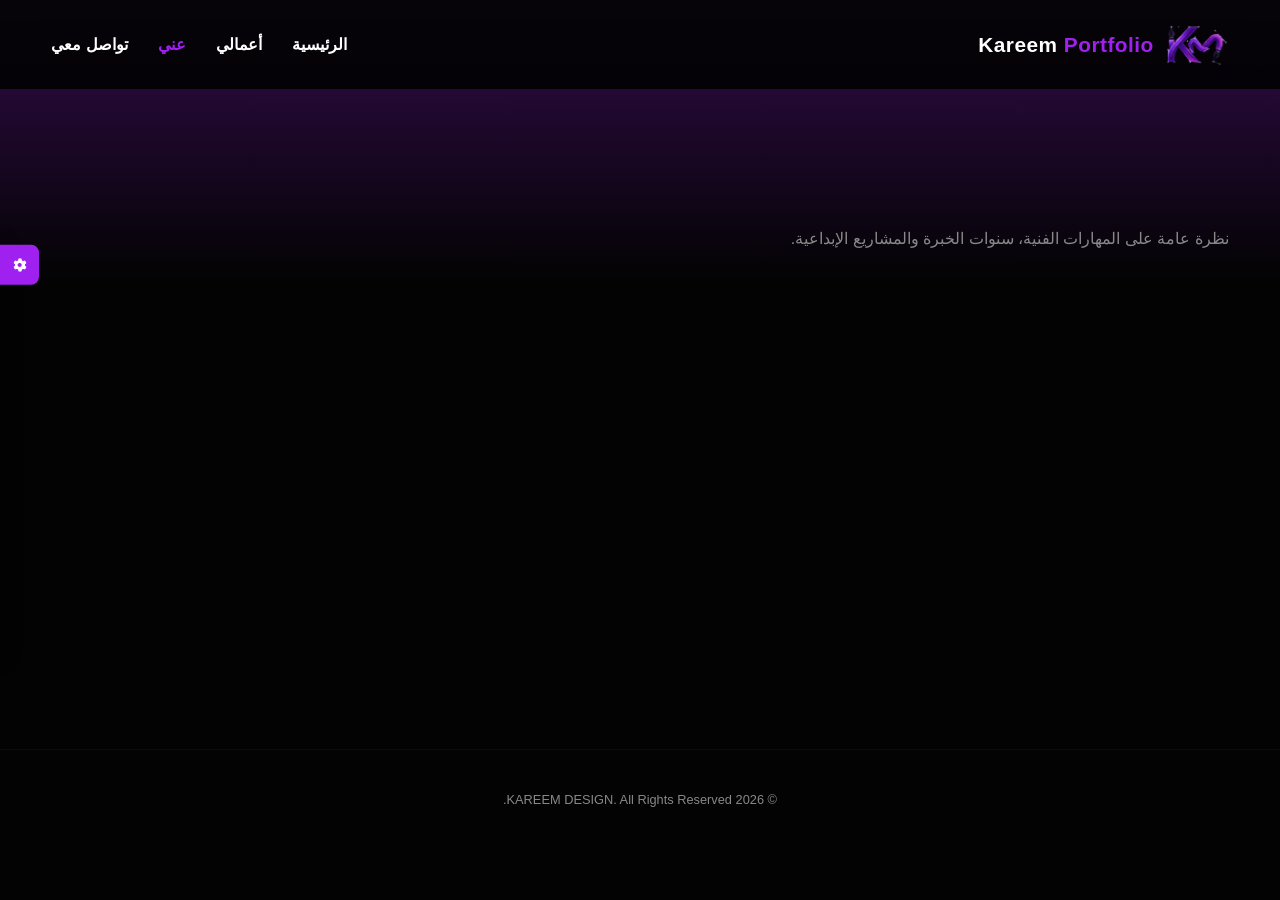
==== commit 9a960bea: "Update navigation links and remove unused scripts" ====
--- a/about.html
+++ b/about.html
@@ -216,8 +216,8 @@
         <ul class="nav-links" id="nav-menu">
             <li><a href="index.html">الرئيسية</a></li>
             <li><a href="works.html">أعمالي</a></li>
-            <li><a href="about.html">عني</a></li>
-            <li><a href="contact.html" class="active">تواصل معي</a></li>
+            <li><a href="about.html" class="active">عني</a></li>
+            <li><a href="contact.html">تواصل معي</a></li>
         </ul>
     </nav>
 
@@ -226,9 +226,7 @@
         <p style="color: var(--text-dim); margin-top: 10px;">نظرة عامة على المهارات الفنية، سنوات الخبرة والمشاريع الإبداعية.</p>
     </header>
 
-    <!-- 🌟 قسم النبذة والمجالات الاحترافية المرتّب والمعدّل بالكامل 🌟 -->
     <section class="info-summary-section" data-aos="fade-up">
-        <!-- بلوك النبذة التعريفية المحدثة -->
         <div class="info-block">
             <h2>لمحة سريعة عني</h2>
             <p>أنا مصمم جرافيك شغوف ومبتكر، أركز على تحويل الأفكار والـ Concepts الإبداعية إلى واقع بصري ملموس ومبهر يعزز هوية العلامات التجارية.</p>
@@ -244,7 +242,6 @@
             </div>
         </div>
 
-        <!-- بلوك التخصصات بالترتيب والمسميات الجديدة المطلوبة -->
         <div class="info-block">
             <h2>المجالات الإبداعية والتخصصات</h2>
             <p>خلال مسيرتي، تعمقت وتخصصت في عدة مسارات فنية لتقديم حلول بصرية متكاملة واحترافية:</p>
@@ -335,24 +332,4 @@
             });
         }
 
-        window.addEventListener('DOMContentLoaded', () => {
-            const savedTheme = localStorage.getItem('theme') || 'dark';
-            document.documentElement.setAttribute('data-theme', savedTheme);
-            updateThemeUI(savedTheme);
-
-            const savedColor = localStorage.getItem('userThemeColor');
-            if (savedColor) {
-                updateSiteColor(savedColor);
-                if(document.getElementById('fullColorPicker')) document.getElementById('fullColorPicker').value = savedColor;
-            }
-            
-            setCursor(currentCursorMode);
-        });
-
-        document.getElementById('settingsToggle').onclick = () => document.getElementById('settingsPanel').classList.toggle('active');
-        document.getElementById('mobile-menu-btn').onclick = () => {
-            document.getElementById('nav-menu').classList.toggle('active');
-        };
-    </script>
-</body>
-</html>
+        window.
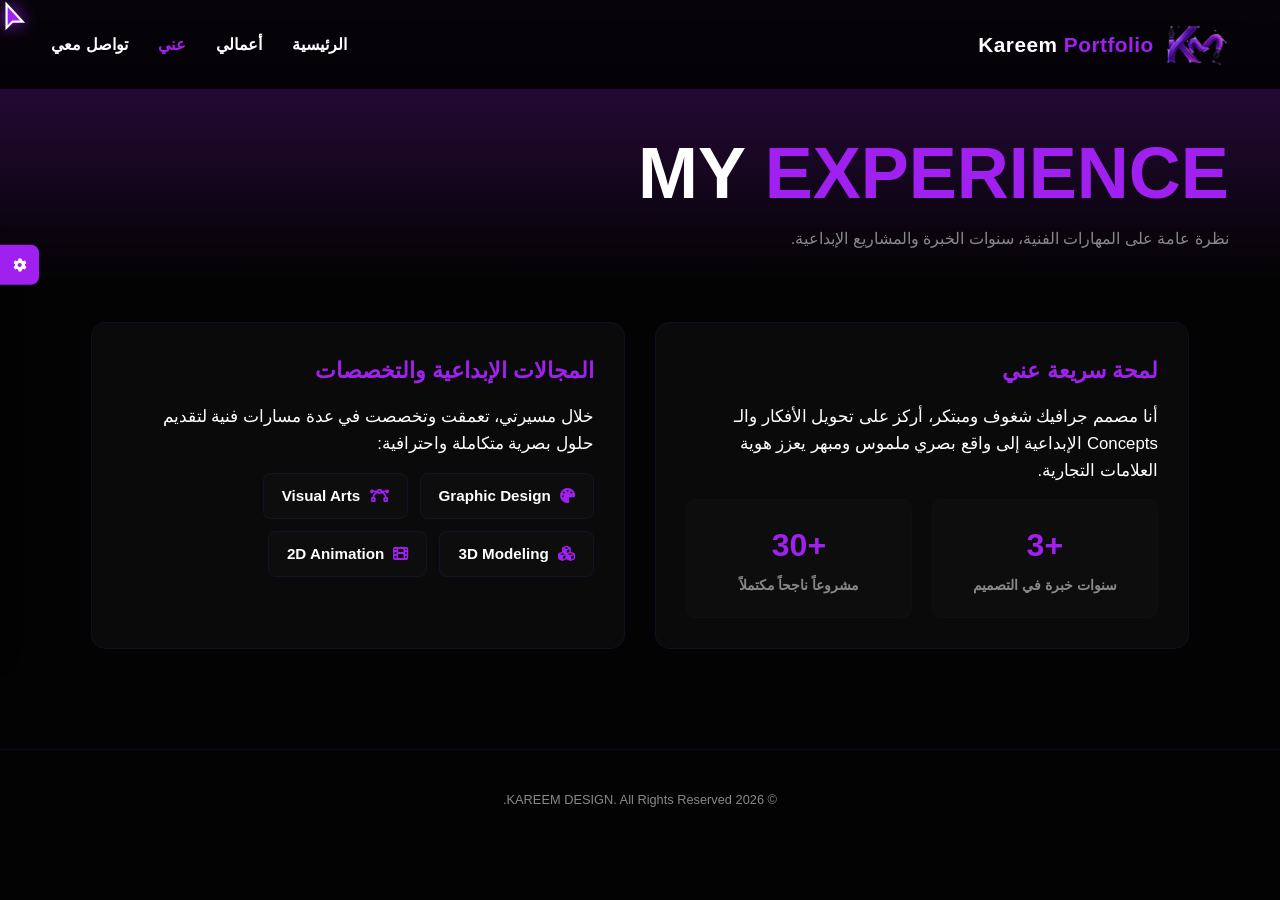
==== commit 767b4701: "Update about.html" ====
--- a/about.html
+++ b/about.html
@@ -332,4 +332,24 @@
             });
         }
 
-        window.
+        window.addEventListener('DOMContentLoaded', () => {
+            const savedTheme = localStorage.getItem('theme') || 'dark';
+            document.documentElement.setAttribute('data-theme', savedTheme);
+            updateThemeUI(savedTheme);
+
+            const savedColor = localStorage.getItem('userThemeColor');
+            if (savedColor) {
+                updateSiteColor(savedColor);
+                if(document.getElementById('fullColorPicker')) document.getElementById('fullColorPicker').value = savedColor;
+            }
+            
+            setCursor(currentCursorMode);
+        });
+
+        document.getElementById('settingsToggle').onclick = () => document.getElementById('settingsPanel').classList.toggle('active');
+        document.getElementById('mobile-menu-btn').onclick = () => {
+            document.getElementById('nav-menu').classList.toggle('active');
+        };
+    </script>
+</body>
+</html>
